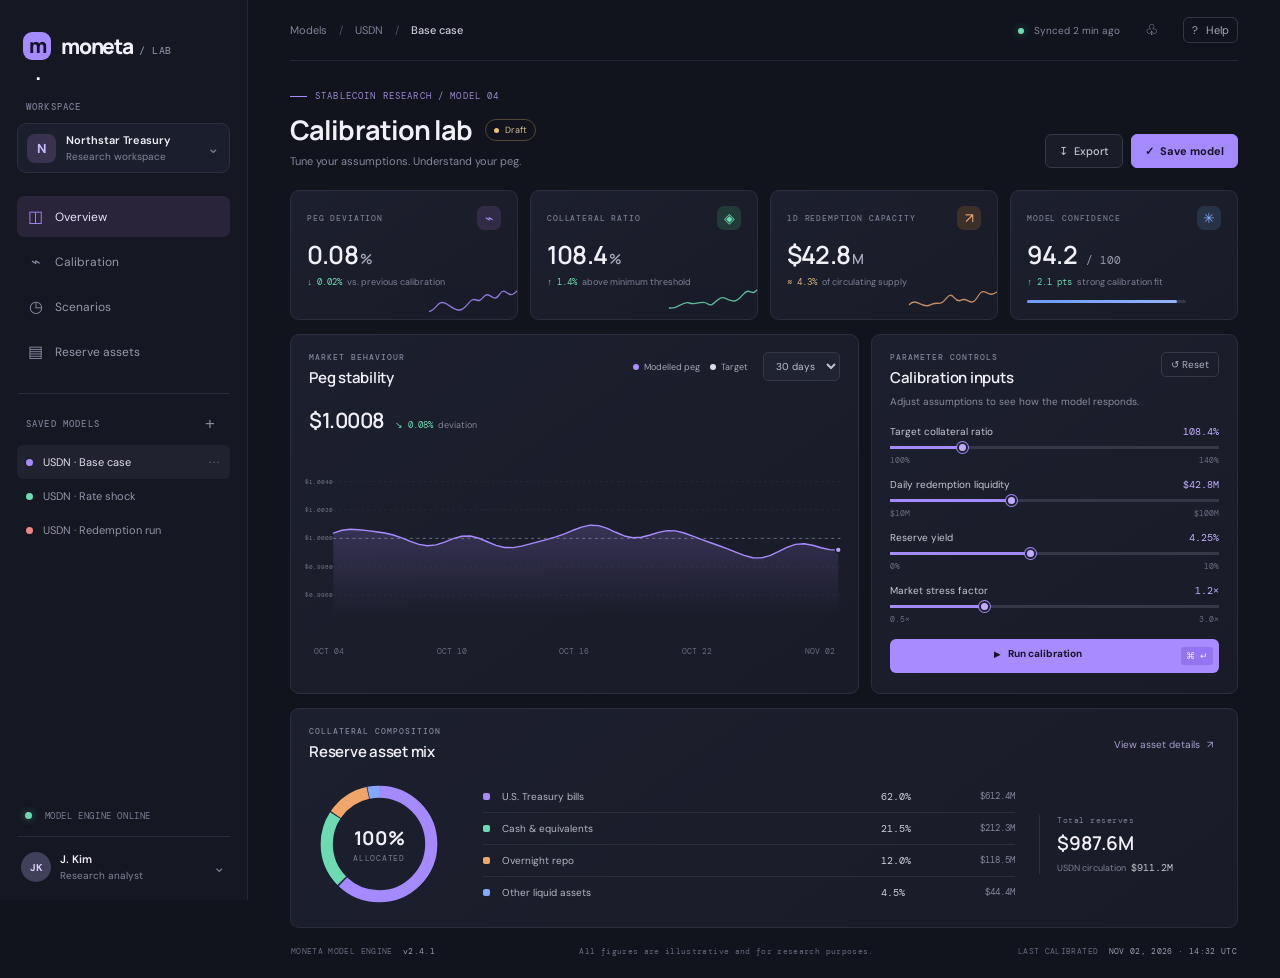
==== index.html @ 8116f31b "Add files via upload first uploads" ====
<!doctype html>
<html lang="en">
<head>
  <meta charset="utf-8"><meta name="viewport" content="width=device-width,initial-scale=1">
  <meta name="theme-color" content="#11131d"><meta name="description" content="Stablecoin calibration and scenario modelling workspace.">
  <title>Moneta — Calibration Lab</title>
  <link rel="preconnect" href="https://fonts.googleapis.com"><link rel="preconnect" href="https://fonts.gstatic.com" crossorigin>
  <link href="https://fonts.googleapis.com/css2?family=DM+Mono:wght@400;500&family=DM+Sans:wght@400;500;600;700&family=Manrope:wght@400;500;600;700;800&display=swap" rel="stylesheet">
  <link rel="stylesheet" href="styles.css">
</head>
<body><div class="app-shell">
  <aside class="sidebar">
    <a class="brand" href="#"><span class="brand-mark">m<span>.</span></span><span>moneta<span class="brand-lab"> / LAB</span></span></a>
    <div class="workspace-label">WORKSPACE</div><button class="workspace-switch"><span class="workspace-icon">N</span><span><b>Northstar Treasury</b><small>Research workspace</small></span><span class="chevron">⌄</span></button>
    <nav class="main-nav"><a class="nav-item active" href="#overview"><span>◫</span>Overview</a><a class="nav-item" href="#calibration"><span>⌁</span>Calibration</a><a class="nav-item" href="#scenarios"><span>◷</span>Scenarios</a><a class="nav-item" href="#reserves"><span>▤</span>Reserve assets</a></nav>
    <div class="sidebar-rule"></div><div class="workspace-label">SAVED MODELS <button class="tiny-plus" aria-label="Add model">+</button></div>
    <a class="saved-model selected" href="#"><i class="model-dot purple"></i>USDN · Base case <span class="model-menu">···</span></a><a class="saved-model" href="#"><i class="model-dot mint"></i>USDN · Rate shock</a><a class="saved-model" href="#"><i class="model-dot coral"></i>USDN · Redemption run</a>
    <div class="sidebar-bottom"><div class="live-status"><i></i> MODEL ENGINE ONLINE</div><button class="profile"><span class="avatar">JK</span><span><b>J. Kim</b><small>Research analyst</small></span><span class="chevron">⌄</span></button></div>
  </aside>
  <main class="main-content" id="overview">
    <header class="topbar"><div class="breadcrumb">Models <span>/</span> USDN <span>/</span> <b>Base case</b></div><div class="top-actions"><span class="updated"><i class="pulse"></i> Synced 2 min ago</span><button class="icon-button" aria-label="Notifications">♧</button><button class="help-button">? <span>Help</span></button></div></header>
    <section class="page-heading"><div><div class="eyebrow"><i></i> STABLECOIN RESEARCH / MODEL 04</div><div class="title-line"><h1>Calibration lab</h1><span class="draft-badge"><i></i> Draft</span></div><p class="subtitle">Tune your assumptions. Understand your peg.</p></div><div class="heading-actions"><button class="button button-quiet" id="exportBtn">↧ &nbsp;Export</button><button class="button button-primary" id="saveBtn">✓ &nbsp;Save model</button></div></section>
    <section class="metric-grid">
      <article class="metric-card"><div class="metric-top"><span class="metric-label">PEG DEVIATION</span><span class="metric-icon icon-purple">⌁</span></div><div class="metric-value" id="pegDeviation">0.08<span>%</span></div><div class="metric-foot"><b class="positive">↓ 0.02%</b> vs. previous calibration</div><div class="sparkline purple-spark"><svg viewBox="0 0 120 34" preserveAspectRatio="none"><path d="M0 26 C10 25 12 12 24 18 S42 29 53 18 65 20 74 11 87 19 96 8 108 16 120 4"/></svg></div></article>
      <article class="metric-card"><div class="metric-top"><span class="metric-label">COLLATERAL RATIO</span><span class="metric-icon icon-mint">◈</span></div><div class="metric-value" id="collateralRatio">108.4<span>%</span></div><div class="metric-foot"><b class="positive">↑ 1.4%</b> above minimum threshold</div><div class="sparkline mint-spark"><svg viewBox="0 0 120 34" preserveAspectRatio="none"><path d="M0 22 C12 25 18 14 28 17 S45 13 53 18 66 8 77 12 91 17 101 8 112 11 120 3"/></svg></div></article>
      <article class="metric-card"><div class="metric-top"><span class="metric-label">1D REDEMPTION CAPACITY</span><span class="metric-icon icon-orange">↗</span></div><div class="metric-value" id="redemptionCapacity">$42.8<span>M</span></div><div class="metric-foot"><b class="neutral">≈ 4.3%</b> of circulating supply</div><div class="sparkline orange-spark"><svg viewBox="0 0 120 34" preserveAspectRatio="none"><path d="M0 19 C10 10 18 24 29 19 S41 22 51 12 61 18 71 14 84 23 94 10 107 14 120 5"/></svg></div></article>
      <article class="metric-card"><div class="metric-top"><span class="metric-label">MODEL CONFIDENCE</span><span class="metric-icon icon-blue">✳</span></div><div class="metric-value" id="modelConfidence">94.2<span class="small-unit"> / 100</span></div><div class="metric-foot"><b class="positive">↑ 2.1 pts</b> strong calibration fit</div><div class="confidence-bar"><i></i></div></article>
    </section>
    <div class="content-grid">
      <section class="panel chart-panel" id="scenarios"><div class="panel-heading"><div><div class="panel-kicker">MARKET BEHAVIOUR</div><h2>Peg stability</h2></div><div class="chart-controls"><div class="legend"><i class="legend-dot violet-dot"></i>Modelled peg <i class="legend-dot white-dot"></i>Target</div><select id="rangeSelect" aria-label="Chart time range"><option value="7">7 days</option><option value="30" selected>30 days</option><option value="90">90 days</option></select></div></div><div class="chart-summary"><strong id="chartCurrent">$1.0008</strong><span class="chart-change">↘ 0.08% <span>deviation</span></span></div><div class="chart-wrap"><svg id="pegChart" viewBox="0 0 760 250" role="img" aria-label="Modelled stablecoin peg over time"></svg></div><div class="chart-axis"><span>OCT 04</span><span>OCT 10</span><span>OCT 16</span><span>OCT 22</span><span>NOV 02</span></div></section>
      <section class="panel calibration-panel" id="calibration"><div class="panel-heading"><div><div class="panel-kicker">PARAMETER CONTROLS</div><h2>Calibration inputs</h2></div><button class="reset-button" id="resetBtn">↺ Reset</button></div><p class="panel-description">Adjust assumptions to see how the model responds.</p>
        <div class="input-group"><div class="input-heading"><label for="collateralInput">Target collateral ratio</label><span class="input-value" id="collateralDisplay">108.4%</span></div><input id="collateralInput" type="range" min="100" max="140" step="0.1" value="108.4"><div class="range-labels"><span>100%</span><span>140%</span></div></div>
        <div class="input-group"><div class="input-heading"><label for="liquidityInput">Daily redemption liquidity</label><span class="input-value" id="liquidityDisplay">$42.8M</span></div><input id="liquidityInput" type="range" min="10" max="100" step="0.1" value="42.8"><div class="range-labels"><span>$10M</span><span>$100M</span></div></div>
        <div class="input-group"><div class="input-heading"><label for="rateInput">Reserve yield</label><span class="input-value" id="rateDisplay">4.25%</span></div><input id="rateInput" type="range" min="0" max="10" step="0.05" value="4.25"><div class="range-labels"><span>0%</span><span>10%</span></div></div>
        <div class="input-group last-group"><div class="input-heading"><label for="shockInput">Market stress factor</label><span class="input-value" id="shockDisplay">1.2×</span></div><input id="shockInput" type="range" min="0.5" max="3" step="0.1" value="1.2"><div class="range-labels"><span>0.5×</span><span>3.0×</span></div></div>
        <button class="run-button" id="runBtn"><span>▶</span> Run calibration <kbd>⌘ ↵</kbd></button>
      </section>
    </div>
    <section class="panel reserve-panel" id="reserves"><div class="panel-heading reserve-heading"><div><div class="panel-kicker">COLLATERAL COMPOSITION</div><h2>Reserve asset mix</h2></div><button class="text-link" id="assetDetails">View asset details <span>↗</span></button></div><div class="reserve-content"><div class="donut-wrap"><svg viewBox="0 0 150 150" class="donut" aria-label="Reserve asset allocation"><circle class="donut-track" cx="75" cy="75" r="56"/><circle class="donut-segment us-treasury" cx="75" cy="75" r="56"/><circle class="donut-segment cash" cx="75" cy="75" r="56"/><circle class="donut-segment repo" cx="75" cy="75" r="56"/><circle class="donut-segment other" cx="75" cy="75" r="56"/></svg><div class="donut-center"><strong>100%</strong><span>ALLOCATED</span></div></div><div class="asset-list"><div class="asset-row"><i class="asset-color c-violet"></i><span class="asset-name">U.S. Treasury bills</span><span class="asset-amount">62.0%</span><span class="asset-value">$612.4M</span></div><div class="asset-row"><i class="asset-color c-mint"></i><span class="asset-name">Cash &amp; equivalents</span><span class="asset-amount">21.5%</span><span class="asset-value">$212.3M</span></div><div class="asset-row"><i class="asset-color c-orange"></i><span class="asset-name">Overnight repo</span><span class="asset-amount">12.0%</span><span class="asset-value">$118.5M</span></div><div class="asset-row"><i class="asset-color c-blue"></i><span class="asset-name">Other liquid assets</span><span class="asset-amount">4.5%</span><span class="asset-value">$44.4M</span></div></div><div class="reserve-total"><span>Total reserves</span><strong>$987.6M</strong><small>USDN circulation <b>$911.2M</b></small></div></div></section>
    <footer><span>MONETA MODEL ENGINE <b>v2.4.1</b></span><span>All figures are illustrative and for research purposes.</span><span>LAST CALIBRATED <b id="lastCalibrated">NOV 02, 2026 · 14:32 UTC</b></span></footer>
  </main>
</div><div class="toast" id="toast" role="status" aria-live="polite"></div><script src="app.js"></script></body></html>
---- styles.css ----
:root{--bg:#11131d;--panel:#191c29;--panel2:#1d2030;--line:#292c3b;--text:#f1f0f7;--muted:#83869b;--faint:#5b5f73;--purple:#a88bff;--mint:#6cdbb1;--orange:#f2ad75;--blue:#80a9ff;--font:'DM Sans',sans-serif;--display:'Manrope',sans-serif;--mono:'DM Mono',monospace}*{box-sizing:border-box}html{scroll-behavior:smooth}body{margin:0;background:var(--bg);color:var(--text);font-family:var(--font);font-size:13px}.app-shell{min-height:100vh}.sidebar{position:fixed;inset:0 auto 0 0;width:248px;padding:25px 17px 16px;background:#151722;border-right:1px solid #252735;display:flex;flex-direction:column;z-index:2}.brand{height:42px;display:flex;align-items:center;gap:10px;color:#f1eff7;text-decoration:none;font:800 21px var(--display);letter-spacing:-1.2px;margin:0 0 34px 6px}.brand-mark{width:28px;height:28px;background:#a68aff;border-radius:9px;color:#161322;display:grid;place-items:center;font:800 20px var(--display);letter-spacing:-2px}.brand-mark span{color:#fff}.brand-lab{font:500 10px var(--mono);color:#85889d;letter-spacing:.5px}.workspace-label,.panel-kicker,.metric-label{font:500 9px var(--mono);letter-spacing:1.15px;color:#777b91}.workspace-label{display:flex;align-items:center;justify-content:space-between;padding:0 9px;margin-bottom:10px}.workspace-switch,.profile{border:1px solid #2b2e3e;background:#1b1e2c;color:var(--text);width:100%;display:flex;align-items:center;text-align:left;padding:9px;border-radius:9px;gap:10px;font:inherit}.workspace-switch b,.profile b{font-size:11px;font-weight:600;display:block}.workspace-switch small,.profile small{display:block;color:var(--muted);font-size:10px;margin-top:3px}.workspace-icon,.avatar{width:29px;height:29px;border-radius:8px;background:#39334f;color:#c8baff;display:grid;place-items:center;font-weight:700}.chevron{margin-left:auto;color:#7b7e91;font-size:15px}.main-nav{margin:23px 0 17px;display:grid;gap:4px}.nav-item{color:#9699ab;text-decoration:none;padding:10px 11px;border-radius:7px;display:flex;align-items:center;gap:12px;font-size:12px}.nav-item span{font-size:16px;width:15px;text-align:center;color:#898da3}.nav-item.active{color:#e8e3ff;background:#29243a}.nav-item.active span{color:var(--purple)}.sidebar-rule{height:1px;background:#2a2c3b;margin:4px 1px 19px}.tiny-plus{border:0;background:none;color:#8b8da0;font-size:17px;cursor:pointer}.saved-model{height:34px;display:flex;align-items:center;gap:10px;padding:0 9px;color:#9295a8;text-decoration:none;font-size:11px;border-radius:6px}.saved-model.selected{background:#202230;color:#e1deef}.model-dot,.live-status i,.pulse,.draft-badge i,.eyebrow i{width:7px;height:7px;border-radius:50%;display:inline-block}.purple{background:var(--purple)}.mint{background:var(--mint)}.coral{background:#ee8a86}.model-menu{margin-left:auto;color:#7f8297;letter-spacing:2px}.sidebar-bottom{margin-top:auto}.live-status{font:9px var(--mono);letter-spacing:.6px;color:#787c91;padding:0 8px 14px}.live-status i,.pulse{background:var(--mint);box-shadow:0 0 8px #6cdbb177;margin-right:7px}.profile{background:transparent;border:0;border-top:1px solid #2a2c3b;border-radius:0;padding:15px 4px 2px;gap:9px}.avatar{background:#41405a;color:#d8cdff;border-radius:50%;width:30px;height:30px;font-size:10px}.main-content{margin-left:248px;padding:0 42px 22px;max-width:1650px}.topbar{height:61px;border-bottom:1px solid #252735;display:flex;align-items:center;justify-content:space-between}.breadcrumb{font-size:11px;color:#7f8296}.breadcrumb span{color:#4c5061;padding:0 9px}.breadcrumb b{color:#cccbd8;font-weight:500}.top-actions{display:flex;align-items:center;gap:19px}.updated{font-size:10px;color:#85899c}.updated .pulse{width:6px;height:6px}.icon-button,.help-button{background:transparent;border:0;color:#a6a8b8;font-size:15px;position:relative}.help-button{border:1px solid #343746;border-radius:6px;padding:5px 8px;font:11px var(--font)}.help-button span{margin-left:5px}.page-heading{display:flex;align-items:flex-end;justify-content:space-between;padding:29px 0 22px}.eyebrow{font:9px var(--mono);letter-spacing:1.15px;color:#9a8ad0;display:flex;align-items:center;gap:8px}.eyebrow i{width:17px;height:1px;border-radius:0;background:var(--purple)}.title-line{display:flex;align-items:center;gap:12px;margin-top:9px}h1{font:700 27px var(--display);letter-spacing:-.9px;margin:0}.draft-badge{font-size:9px;color:#d5bd91;border:1px solid #544735;border-radius:20px;padding:4px 8px}.draft-badge i{width:5px;height:5px;background:#efbe76;margin-right:4px}.subtitle{color:#85889b;margin:6px 0 0;font-size:11px}.heading-actions{display:flex;gap:8px}.button{height:34px;border:1px solid #343746;border-radius:6px;background:#1a1c28;color:#c3c3d1;padding:0 13px;font:500 11px var(--font);cursor:pointer}.button-primary{background:#a58aff;color:#171421;border-color:#a58aff;font-weight:700}.button:hover,.reset-button:hover{filter:brightness(1.15)}.metric-grid{display:grid;grid-template-columns:repeat(4,minmax(0,1fr));gap:12px}.metric-card,.panel{border:1px solid #2b2e3e;border-radius:9px;background:linear-gradient(145deg,#1c1f2d,#191b28);position:relative;overflow:hidden}.metric-card{min-height:130px;padding:15px 16px}.metric-top{display:flex;align-items:center;justify-content:space-between}.metric-label{font-size:8px;letter-spacing:.85px}.metric-icon{width:24px;height:24px;border-radius:7px;display:grid;place-items:center;font-size:14px}.icon-purple{color:var(--purple);background:#322b46}.icon-mint{color:var(--mint);background:#223b38}.icon-orange{color:var(--orange);background:#3d302a}.icon-blue{color:var(--blue);background:#273247}.metric-value{font:600 25px var(--display);letter-spacing:-.8px;margin-top:7px}.metric-value>span{font-size:14px;color:#aaaabd;margin-left:2px}.metric-value .small-unit{font:11px var(--mono);letter-spacing:0;color:#999caf}.metric-foot{font-size:9px;color:#7e8296;margin-top:4px}.metric-foot b{font:9px var(--mono);margin-right:3px}.positive{color:#6fdbb3}.neutral{color:#d2b17d}.sparkline{position:absolute;width:88px;height:32px;right:0;bottom:0;opacity:.83}.sparkline svg{width:100%;height:100%;overflow:visible}.sparkline path{fill:none;stroke-width:1.5}.purple-spark path{stroke:#aa8dff}.mint-spark path{stroke:#6cdbb1}.orange-spark path{stroke:#eaa36d}.confidence-bar{height:3px;background:#343646;margin-top:12px;border-radius:4px;width:82%}.confidence-bar i{display:block;height:100%;width:94%;background:linear-gradient(90deg,#6f9bff,#91b4ff);border-radius:4px}.content-grid{display:grid;grid-template-columns:minmax(0,1.55fr) minmax(355px,1fr);gap:12px;margin-top:14px}.panel{padding:17px 18px}.chart-panel,.calibration-panel{min-height:360px}.panel-heading{display:flex;justify-content:space-between;align-items:flex-start}.panel-kicker{font-size:8px;letter-spacing:1px;color:#81859a}h2{font:600 15px var(--display);letter-spacing:-.25px;margin:5px 0 0}.chart-controls{display:flex;align-items:center;gap:15px}.legend{font-size:9px;color:#a4a6b8;white-space:nowrap}.legend-dot{display:inline-block;width:6px;height:6px;border-radius:50%;margin:0 5px 0 8px}.violet-dot{background:#ab90ff}.white-dot{background:#dddde8}.chart-controls select{background:#202331;border:1px solid #343747;border-radius:5px;color:#c0c2d0;padding:6px 8px;font:10px var(--font)}.chart-summary{display:flex;align-items:baseline;gap:10px;margin-top:18px}.chart-summary strong{font:600 21px var(--display);letter-spacing:-.5px}.chart-change{font:9px var(--mono);color:#6edab2}.chart-change span{font:9px var(--font);color:#818497}.chart-wrap{height:205px;margin:4px -4px 0}.chart-wrap svg{width:100%;height:100%;overflow:visible}.chart-axis{display:flex;justify-content:space-between;padding:0 5px;color:#666a7e;font:8px var(--mono);margin-top:3px}.grid-line{stroke:#2c2f3d;stroke-width:1;stroke-dasharray:3 5}.target-line{stroke:#dddde5;stroke-width:1;stroke-dasharray:4 5;opacity:.55}.peg-line{stroke:#a88bff;stroke-width:2;fill:none;stroke-linecap:round;stroke-linejoin:round}.peg-area{fill:url(#areaFill)}.chart-label{fill:#73778b;font:9px 'DM Mono',monospace}.panel-description{color:#898c9e;font-size:10px;margin:7px 0 17px}.reset-button{background:transparent;border:1px solid #353847;border-radius:5px;color:#aeb0c0;padding:5px 9px;font:10px var(--font);cursor:pointer}.input-group{margin:0 0 13px}.input-heading{display:flex;justify-content:space-between;align-items:center;margin-bottom:8px}.input-heading label{font-size:10px;color:#c8c8d4}.input-value{font:10px var(--mono);color:#c2afff}input[type=range]{width:100%;height:3px;appearance:none;background:linear-gradient(90deg,#a48aff var(--fill,50%),#363848 var(--fill,50%));display:block;margin:0;cursor:pointer}input[type=range]::-webkit-slider-thumb{appearance:none;width:11px;height:11px;background:#c0adff;border:2px solid #242131;border-radius:50%;box-shadow:0 0 0 1px #a48aff}input[type=range]::-moz-range-thumb{width:8px;height:8px;background:#c0adff;border:2px solid #242131;border-radius:50%;box-shadow:0 0 0 1px #a48aff}.range-labels{display:flex;justify-content:space-between;color:#696d80;font:8px var(--mono);margin-top:6px}.last-group{margin-bottom:15px}.run-button{width:100%;height:34px;border:0;border-radius:6px;background:#a78bff;color:#181522;font:700 10px var(--font);cursor:pointer}.run-button>span{font-size:8px;margin-right:6px}.run-button kbd{float:right;background:#9275ef;color:#f2edff;border-radius:3px;padding:3px 5px;font:9px var(--mono)}.reserve-panel{margin-top:14px;padding-bottom:13px}.reserve-heading{align-items:center}.text-link{border:0;background:none;color:#aaa0d0;font:10px var(--font);cursor:pointer}.text-link span{margin-left:4px}.reserve-content{display:grid;grid-template-columns:150px 1fr 180px;gap:24px;align-items:center;margin-top:12px}.donut-wrap{position:relative;width:140px;height:140px}.donut{width:100%;height:100%;transform:rotate(-90deg)}.donut circle{fill:none;stroke-width:13}.donut-track{stroke:#2a2d3b}.donut-segment{stroke-dasharray:0 352;stroke-dashoffset:0;stroke-linecap:butt}.us-treasury{stroke:#a58aff;stroke-dasharray:218.2 352;stroke-dashoffset:0}.cash{stroke:#6cdbb1;stroke-dasharray:75.7 352;stroke-dashoffset:-220}.repo{stroke:#f0a56b;stroke-dasharray:42.2 352;stroke-dashoffset:-297}.other{stroke:#80a9ff;stroke-dasharray:15.8 352;stroke-dashoffset:-340}.donut-center{position:absolute;inset:0;display:flex;flex-direction:column;justify-content:center;align-items:center;pointer-events:none}.donut-center strong{font:700 19px var(--display)}.donut-center span{font:8px var(--mono);letter-spacing:.7px;color:#777b90;margin-top:2px}.asset-list{display:grid}.asset-row{display:grid;grid-template-columns:10px 1fr 55px 70px;align-items:center;gap:9px;border-bottom:1px solid #2a2d3a;padding:9px 0;font-size:10px}.asset-row:last-child{border:0}.asset-color{width:7px;height:7px;border-radius:2px}.c-violet{background:#a58aff}.c-mint{background:#6cdbb1}.c-orange{background:#f0a56b}.c-blue{background:#80a9ff}.asset-name{color:#b6b7c5}.asset-amount{font:10px var(--mono);color:#d0cfdb}.asset-value{text-align:right;color:#828699;font:9px var(--mono)}.reserve-total{border-left:1px solid #2d3040;padding-left:17px;display:flex;flex-direction:column;gap:5px}.reserve-total>span{font:8px var(--mono);letter-spacing:.5px;color:#7d8195}.reserve-total strong{font:600 19px var(--display)}.reserve-total small{color:#7f8296;font-size:9px}.reserve-total small b{color:#c5c4d1;font:10px var(--mono);margin-left:3px}footer{display:flex;justify-content:space-between;align-items:center;color:#666a7e;font:8px var(--mono);letter-spacing:.35px;padding:18px 1px 0}footer b{font-weight:400;color:#999caf;margin-left:5px}.toast{position:fixed;right:24px;bottom:24px;background:#26293a;border:1px solid #44465b;color:#ebe8f5;padding:11px 16px;border-radius:7px;box-shadow:0 8px 30px #0005;opacity:0;transform:translateY(8px);transition:.2s;pointer-events:none;font-size:11px;z-index:5}.toast.show{opacity:1;transform:none}
@media(max-width:1100px){.main-content{padding:0 24px 20px}.sidebar{width:220px}.main-content{margin-left:220px}.content-grid{grid-template-columns:1fr}.calibration-panel{min-height:unset}.reserve-content{grid-template-columns:130px 1fr 150px;gap:14px}.metric-grid{grid-template-columns:repeat(2,1fr)}}@media(max-width:700px){.sidebar{position:static;width:auto;height:auto;padding:12px 16px;border-right:0;border-bottom:1px solid var(--line)}.brand{margin:0;height:34px}.workspace-label,.workspace-switch,.main-nav,.sidebar-rule,.saved-model,.sidebar-bottom{display:none}.main-content{margin:0;padding:0 15px 20px}.topbar{height:49px}.updated{display:none}.page-heading{align-items:flex-start;gap:12px;flex-direction:column;padding:22px 0 18px}.heading-actions{align-self:stretch}.heading-actions .button{flex:1}.metric-grid{gap:8px}.metric-card{padding:12px;min-height:121px}.metric-value{font-size:22px}.metric-label{font-size:7px}.content-grid{margin-top:10px;gap:10px}.panel{padding:14px}.chart-panel{min-height:325px}.chart-controls{gap:6px;flex-direction:column;align-items:flex-end}.legend{font-size:8px}.chart-wrap{height:185px}.reserve-content{grid-template-columns:100px 1fr;gap:12px}.donut-wrap{width:100px;height:100px}.asset-row{grid-template-columns:8px 1fr 42px;gap:6px}.asset-value{display:none}.reserve-total{grid-column:1/-1;border-left:0;border-top:1px solid var(--line);padding:10px 0 0;display:grid;grid-template-columns:1fr auto;align-items:center}.reserve-total small{grid-column:1/-1}footer{gap:8px;flex-wrap:wrap}footer span:nth-child(2){order:3;width:100%}}
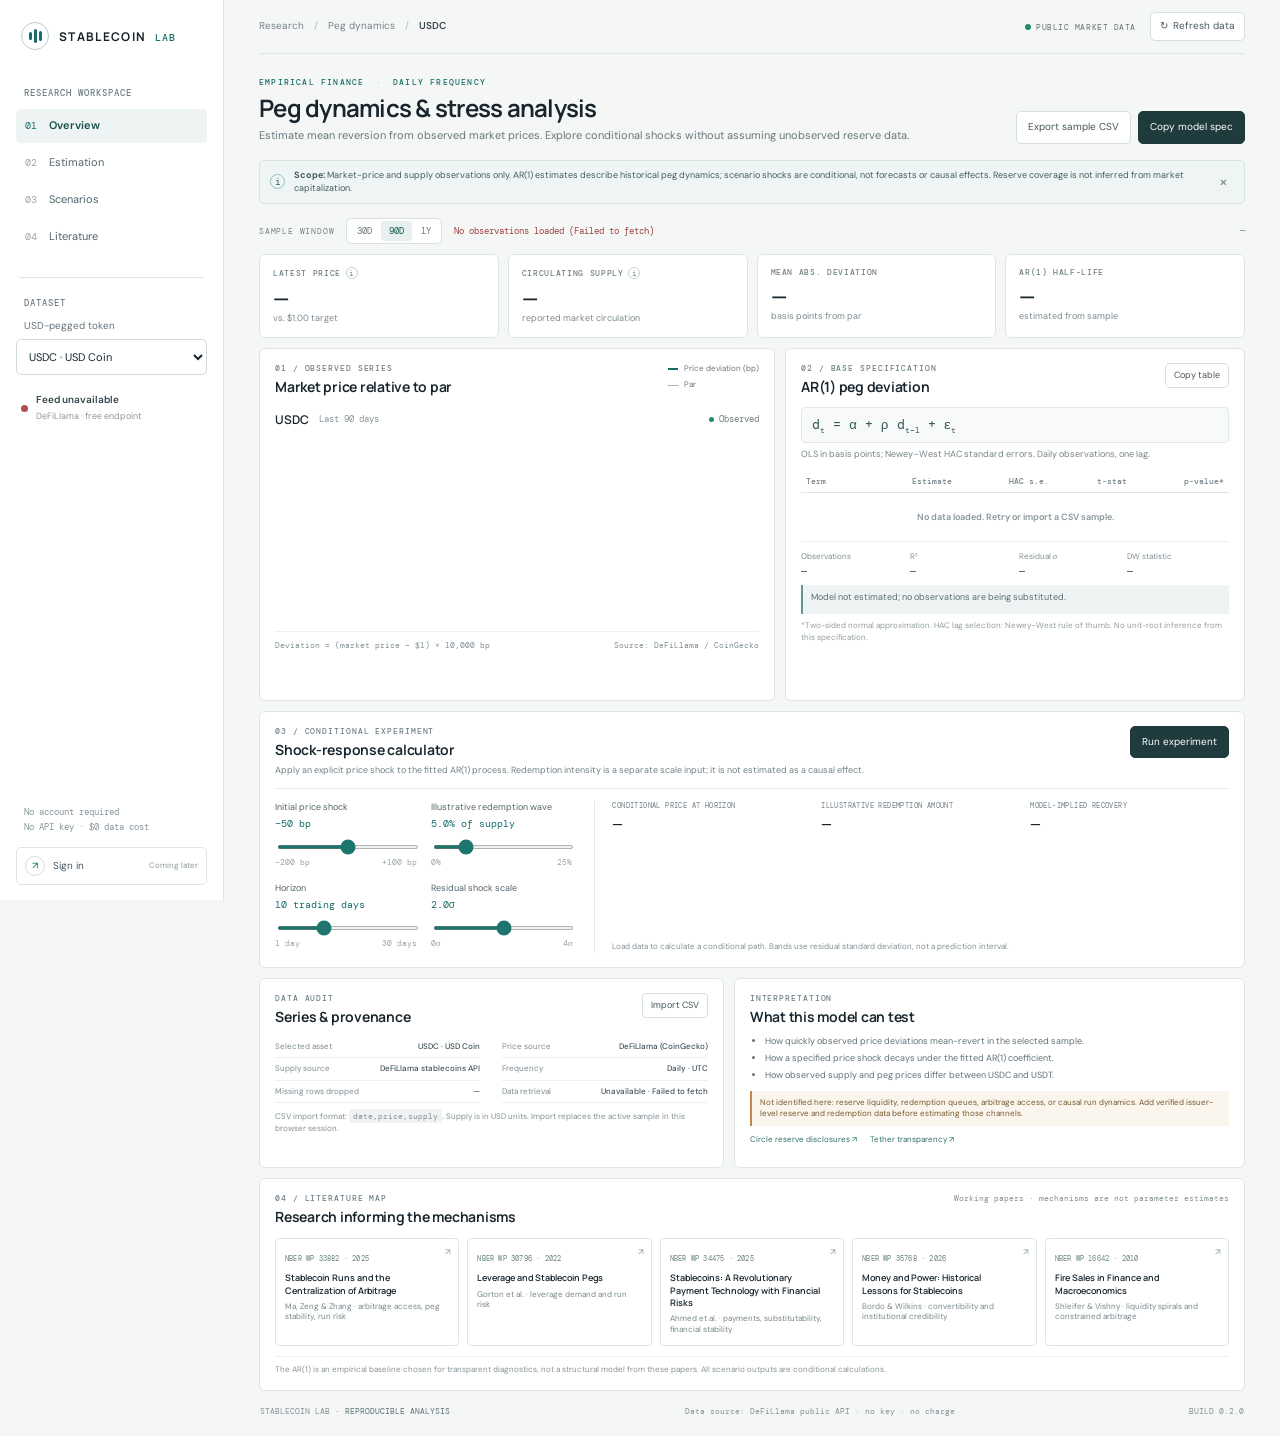
==== commit 778e3673: "Add files via upload second modification - for testing" ====
--- a/index.html
+++ b/index.html
@@ -2,41 +2,57 @@
 <html lang="en">
 <head>
   <meta charset="utf-8"><meta name="viewport" content="width=device-width,initial-scale=1">
-  <meta name="theme-color" content="#11131d"><meta name="description" content="Stablecoin calibration and scenario modelling workspace.">
-  <title>Moneta — Calibration Lab</title>
+  <meta name="theme-color" content="#f7f8fa"><meta name="description" content="Empirical stablecoin peg diagnostics and scenario analysis.">
+  <title>Stablecoin Lab — Empirical Research</title>
   <link rel="preconnect" href="https://fonts.googleapis.com"><link rel="preconnect" href="https://fonts.gstatic.com" crossorigin>
   <link href="https://fonts.googleapis.com/css2?family=DM+Mono:wght@400;500&family=DM+Sans:wght@400;500;600;700&family=Manrope:wght@400;500;600;700;800&display=swap" rel="stylesheet">
   <link rel="stylesheet" href="styles.css">
 </head>
-<body><div class="app-shell">
-  <aside class="sidebar">
-    <a class="brand" href="#"><span class="brand-mark">m<span>.</span></span><span>moneta<span class="brand-lab"> / LAB</span></span></a>
-    <div class="workspace-label">WORKSPACE</div><button class="workspace-switch"><span class="workspace-icon">N</span><span><b>Northstar Treasury</b><small>Research workspace</small></span><span class="chevron">⌄</span></button>
-    <nav class="main-nav"><a class="nav-item active" href="#overview"><span>◫</span>Overview</a><a class="nav-item" href="#calibration"><span>⌁</span>Calibration</a><a class="nav-item" href="#scenarios"><span>◷</span>Scenarios</a><a class="nav-item" href="#reserves"><span>▤</span>Reserve assets</a></nav>
-    <div class="sidebar-rule"></div><div class="workspace-label">SAVED MODELS <button class="tiny-plus" aria-label="Add model">+</button></div>
-    <a class="saved-model selected" href="#"><i class="model-dot purple"></i>USDN · Base case <span class="model-menu">···</span></a><a class="saved-model" href="#"><i class="model-dot mint"></i>USDN · Rate shock</a><a class="saved-model" href="#"><i class="model-dot coral"></i>USDN · Redemption run</a>
-    <div class="sidebar-bottom"><div class="live-status"><i></i> MODEL ENGINE ONLINE</div><button class="profile"><span class="avatar">JK</span><span><b>J. Kim</b><small>Research analyst</small></span><span class="chevron">⌄</span></button></div>
+<body>
+<div class="layout">
+  <aside class="rail">
+    <a class="wordmark" href="#overview" aria-label="Stablecoin Lab home"><span class="mark"><i></i><i></i><i></i></span><span>STABLECOIN <small>LAB</small></span></a>
+    <div class="rail-caption">RESEARCH WORKSPACE</div>
+    <nav class="nav"><a class="nav-link active" href="#overview"><span>01</span> Overview</a><a class="nav-link" href="#specification"><span>02</span> Estimation</a><a class="nav-link" href="#stress"><span>03</span> Scenarios</a><a class="nav-link" href="#sources"><span>04</span> Literature</a></nav>
+    <div class="rail-divider"></div>
+    <div class="rail-caption">DATASET</div>
+    <label class="select-label" for="assetSelect">USD-pegged token</label><select class="asset-select" id="assetSelect"><option value="USDC">USDC · USD Coin</option><option value="USDT">USDT · Tether</option></select>
+    <div class="data-source-note"><span class="source-live" id="liveDot"></span><span><b id="sourceStatus">Connecting to public feed</b><small>DeFiLlama · free endpoint</small></span></div>
+    <div class="rail-bottom"><div class="privacy-note">No account required<br>No API key · $0 data cost</div><button class="login-button" id="loginBtn"><span class="user-glyph">↗</span> Sign in <small>Coming later</small></button></div>
   </aside>
-  <main class="main-content" id="overview">
-    <header class="topbar"><div class="breadcrumb">Models <span>/</span> USDN <span>/</span> <b>Base case</b></div><div class="top-actions"><span class="updated"><i class="pulse"></i> Synced 2 min ago</span><button class="icon-button" aria-label="Notifications">♧</button><button class="help-button">? <span>Help</span></button></div></header>
-    <section class="page-heading"><div><div class="eyebrow"><i></i> STABLECOIN RESEARCH / MODEL 04</div><div class="title-line"><h1>Calibration lab</h1><span class="draft-badge"><i></i> Draft</span></div><p class="subtitle">Tune your assumptions. Understand your peg.</p></div><div class="heading-actions"><button class="button button-quiet" id="exportBtn">↧ &nbsp;Export</button><button class="button button-primary" id="saveBtn">✓ &nbsp;Save model</button></div></section>
-    <section class="metric-grid">
-      <article class="metric-card"><div class="metric-top"><span class="metric-label">PEG DEVIATION</span><span class="metric-icon icon-purple">⌁</span></div><div class="metric-value" id="pegDeviation">0.08<span>%</span></div><div class="metric-foot"><b class="positive">↓ 0.02%</b> vs. previous calibration</div><div class="sparkline purple-spark"><svg viewBox="0 0 120 34" preserveAspectRatio="none"><path d="M0 26 C10 25 12 12 24 18 S42 29 53 18 65 20 74 11 87 19 96 8 108 16 120 4"/></svg></div></article>
-      <article class="metric-card"><div class="metric-top"><span class="metric-label">COLLATERAL RATIO</span><span class="metric-icon icon-mint">◈</span></div><div class="metric-value" id="collateralRatio">108.4<span>%</span></div><div class="metric-foot"><b class="positive">↑ 1.4%</b> above minimum threshold</div><div class="sparkline mint-spark"><svg viewBox="0 0 120 34" preserveAspectRatio="none"><path d="M0 22 C12 25 18 14 28 17 S45 13 53 18 66 8 77 12 91 17 101 8 112 11 120 3"/></svg></div></article>
-      <article class="metric-card"><div class="metric-top"><span class="metric-label">1D REDEMPTION CAPACITY</span><span class="metric-icon icon-orange">↗</span></div><div class="metric-value" id="redemptionCapacity">$42.8<span>M</span></div><div class="metric-foot"><b class="neutral">≈ 4.3%</b> of circulating supply</div><div class="sparkline orange-spark"><svg viewBox="0 0 120 34" preserveAspectRatio="none"><path d="M0 19 C10 10 18 24 29 19 S41 22 51 12 61 18 71 14 84 23 94 10 107 14 120 5"/></svg></div></article>
-      <article class="metric-card"><div class="metric-top"><span class="metric-label">MODEL CONFIDENCE</span><span class="metric-icon icon-blue">✳</span></div><div class="metric-value" id="modelConfidence">94.2<span class="small-unit"> / 100</span></div><div class="metric-foot"><b class="positive">↑ 2.1 pts</b> strong calibration fit</div><div class="confidence-bar"><i></i></div></article>
+  <main class="workspace" id="overview">
+    <header class="topbar"><div class="crumb">Research <span>/</span> Peg dynamics <span>/</span> <b id="assetCrumb">USDC</b></div><div class="topbar-right"><span class="dataset-badge"><i></i> PUBLIC MARKET DATA</span><button class="top-button" id="refreshBtn">↻ <span>Refresh data</span></button></div></header>
+    <section class="page-head"><div><div class="kicker">EMPIRICAL FINANCE <span>·</span> DAILY FREQUENCY</div><h1>Peg dynamics &amp; stress analysis</h1><p class="intro">Estimate mean reversion from observed market prices. Explore conditional shocks without assuming unobserved reserve data.</p></div><div class="page-actions"><button class="outline-button" id="exportBtn">Export sample CSV</button><button class="dark-button" id="specBtn">Copy model spec</button></div></section>
+    <div class="notice"><span class="notice-icon">i</span><span><b>Scope:</b> Market-price and supply observations only. AR(1) estimates describe historical peg dynamics; scenario shocks are conditional, not forecasts or causal effects. Reserve coverage is not inferred from market capitalization.</span><button id="noticeClose" aria-label="Dismiss scope note">×</button></div>
+    <div class="controls-row"><div class="control-label">SAMPLE WINDOW</div><div class="segmented" role="group" aria-label="Sample window"><button data-days="30">30D</button><button class="chosen" data-days="90">90D</button><button data-days="365">1Y</button></div><span class="sample-meta" id="sampleMeta">Fetching observations…</span><span class="asof" id="asOf">—</span></div>
+    <section class="metrics" aria-label="Descriptive statistics">
+      <article class="metric"><div class="metric-label">LATEST PRICE <span class="tip" title="Latest DeFiLlama market price observation">i</span></div><strong id="priceValue">—</strong><div class="metric-sub" id="priceDeviation">vs. $1.00 target</div></article>
+      <article class="metric"><div class="metric-label">CIRCULATING SUPPLY <span class="tip" title="Supply from DeFiLlama stablecoin data">i</span></div><strong id="supplyValue">—</strong><div class="metric-sub">reported market circulation</div></article>
+      <article class="metric"><div class="metric-label">MEAN ABS. DEVIATION</div><strong id="maeValue">—</strong><div class="metric-sub">basis points from par</div></article>
+      <article class="metric"><div class="metric-label">AR(1) HALF-LIFE</div><strong id="halfLifeValue">—</strong><div class="metric-sub" id="rhoSub">estimated from sample</div></article>
     </section>
-    <div class="content-grid">
-      <section class="panel chart-panel" id="scenarios"><div class="panel-heading"><div><div class="panel-kicker">MARKET BEHAVIOUR</div><h2>Peg stability</h2></div><div class="chart-controls"><div class="legend"><i class="legend-dot violet-dot"></i>Modelled peg <i class="legend-dot white-dot"></i>Target</div><select id="rangeSelect" aria-label="Chart time range"><option value="7">7 days</option><option value="30" selected>30 days</option><option value="90">90 days</option></select></div></div><div class="chart-summary"><strong id="chartCurrent">$1.0008</strong><span class="chart-change">↘ 0.08% <span>deviation</span></span></div><div class="chart-wrap"><svg id="pegChart" viewBox="0 0 760 250" role="img" aria-label="Modelled stablecoin peg over time"></svg></div><div class="chart-axis"><span>OCT 04</span><span>OCT 10</span><span>OCT 16</span><span>OCT 22</span><span>NOV 02</span></div></section>
-      <section class="panel calibration-panel" id="calibration"><div class="panel-heading"><div><div class="panel-kicker">PARAMETER CONTROLS</div><h2>Calibration inputs</h2></div><button class="reset-button" id="resetBtn">↺ Reset</button></div><p class="panel-description">Adjust assumptions to see how the model responds.</p>
-        <div class="input-group"><div class="input-heading"><label for="collateralInput">Target collateral ratio</label><span class="input-value" id="collateralDisplay">108.4%</span></div><input id="collateralInput" type="range" min="100" max="140" step="0.1" value="108.4"><div class="range-labels"><span>100%</span><span>140%</span></div></div>
-        <div class="input-group"><div class="input-heading"><label for="liquidityInput">Daily redemption liquidity</label><span class="input-value" id="liquidityDisplay">$42.8M</span></div><input id="liquidityInput" type="range" min="10" max="100" step="0.1" value="42.8"><div class="range-labels"><span>$10M</span><span>$100M</span></div></div>
-        <div class="input-group"><div class="input-heading"><label for="rateInput">Reserve yield</label><span class="input-value" id="rateDisplay">4.25%</span></div><input id="rateInput" type="range" min="0" max="10" step="0.05" value="4.25"><div class="range-labels"><span>0%</span><span>10%</span></div></div>
-        <div class="input-group last-group"><div class="input-heading"><label for="shockInput">Market stress factor</label><span class="input-value" id="shockDisplay">1.2×</span></div><input id="shockInput" type="range" min="0.5" max="3" step="0.1" value="1.2"><div class="range-labels"><span>0.5×</span><span>3.0×</span></div></div>
-        <button class="run-button" id="runBtn"><span>▶</span> Run calibration <kbd>⌘ ↵</kbd></button>
-      </section>
+    <div class="analysis-grid">
+      <section class="card chart-card"><div class="card-head"><div><div class="section-label">01 / OBSERVED SERIES</div><h2>Market price relative to par</h2></div><div class="chart-legend"><span><i class="legend-price"></i>Price deviation (bp)</span><span><i class="legend-par"></i>Par</span></div></div><div class="chart-statline"><strong id="chartAsset">USDC</strong><span id="chartRange">Last 90 days</span><span class="feed-label"><i></i> Observed</span></div><div class="chart-box"><svg id="priceChart" viewBox="0 0 900 300" role="img" aria-label="Observed stablecoin price deviations"></svg></div><div class="chart-foot"><span>Deviation = (market price − $1) × 10,000 bp</span><span>Source: DeFiLlama / CoinGecko</span></div></section>
+      <section class="card model-card" id="specification"><div class="card-head"><div><div class="section-label">02 / BASE SPECIFICATION</div><h2>AR(1) peg deviation</h2></div><button class="small-action" id="copyTableBtn">Copy table</button></div><div class="equation">d<sub>t</sub> = α + ρ d<sub>t−1</sub> + ε<sub>t</sub></div><p class="model-note">OLS in basis points; Newey–West HAC standard errors. Daily observations, one lag.</p><div class="table-wrap"><table><thead><tr><th>Term</th><th>Estimate</th><th>HAC s.e.</th><th>t-stat</th><th>p-value*</th></tr></thead><tbody id="coefRows"><tr><td colspan="5" class="empty-cell">Waiting for market observations</td></tr></tbody></table></div><div class="fit-grid"><div><span>Observations</span><b id="nObs">—</b></div><div><span>R²</span><b id="rSquared">—</b></div><div><span>Residual σ</span><b id="residSigma">—</b></div><div><span>DW statistic</span><b id="dwStat">—</b></div></div><div class="diagnostic" id="diagnostic">Model diagnostics will appear when the sample is loaded.</div><div class="footnote">*Two-sided normal approximation. HAC lag selection: Newey–West rule of thumb. No unit-root inference from this specification.</div></section>
     </div>
-    <section class="panel reserve-panel" id="reserves"><div class="panel-heading reserve-heading"><div><div class="panel-kicker">COLLATERAL COMPOSITION</div><h2>Reserve asset mix</h2></div><button class="text-link" id="assetDetails">View asset details <span>↗</span></button></div><div class="reserve-content"><div class="donut-wrap"><svg viewBox="0 0 150 150" class="donut" aria-label="Reserve asset allocation"><circle class="donut-track" cx="75" cy="75" r="56"/><circle class="donut-segment us-treasury" cx="75" cy="75" r="56"/><circle class="donut-segment cash" cx="75" cy="75" r="56"/><circle class="donut-segment repo" cx="75" cy="75" r="56"/><circle class="donut-segment other" cx="75" cy="75" r="56"/></svg><div class="donut-center"><strong>100%</strong><span>ALLOCATED</span></div></div><div class="asset-list"><div class="asset-row"><i class="asset-color c-violet"></i><span class="asset-name">U.S. Treasury bills</span><span class="asset-amount">62.0%</span><span class="asset-value">$612.4M</span></div><div class="asset-row"><i class="asset-color c-mint"></i><span class="asset-name">Cash &amp; equivalents</span><span class="asset-amount">21.5%</span><span class="asset-value">$212.3M</span></div><div class="asset-row"><i class="asset-color c-orange"></i><span class="asset-name">Overnight repo</span><span class="asset-amount">12.0%</span><span class="asset-value">$118.5M</span></div><div class="asset-row"><i class="asset-color c-blue"></i><span class="asset-name">Other liquid assets</span><span class="asset-amount">4.5%</span><span class="asset-value">$44.4M</span></div></div><div class="reserve-total"><span>Total reserves</span><strong>$987.6M</strong><small>USDN circulation <b>$911.2M</b></small></div></div></section>
-    <footer><span>MONETA MODEL ENGINE <b>v2.4.1</b></span><span>All figures are illustrative and for research purposes.</span><span>LAST CALIBRATED <b id="lastCalibrated">NOV 02, 2026 · 14:32 UTC</b></span></footer>
+    <section class="card stress-card" id="stress"><div class="stress-title"><div><div class="section-label">03 / CONDITIONAL EXPERIMENT</div><h2>Shock-response calculator</h2><p>Apply an explicit price shock to the fitted AR(1) process. Redemption intensity is a separate scale input; it is not estimated as a causal effect.</p></div><button class="dark-button" id="runStress">Run experiment</button></div>
+      <div class="stress-layout"><div class="stress-inputs">
+        <div class="input-row"><label for="shockInput">Initial price shock</label><output id="shockOut">−50 bp</output><input id="shockInput" type="range" min="-200" max="100" value="-50" step="5"><div class="range-ends"><span>−200 bp</span><span>+100 bp</span></div></div>
+        <div class="input-row"><label for="outflowInput">Illustrative redemption wave</label><output id="outflowOut">5.0% of supply</output><input id="outflowInput" type="range" min="0" max="25" value="5" step="0.5"><div class="range-ends"><span>0%</span><span>25%</span></div></div>
+        <div class="input-row"><label for="horizonInput">Horizon</label><output id="horizonOut">10 trading days</output><input id="horizonInput" type="range" min="1" max="30" value="10" step="1"><div class="range-ends"><span>1 day</span><span>30 days</span></div></div>
+        <div class="input-row"><label for="stressSigma">Residual shock scale</label><output id="sigmaOut">2.0σ</output><input id="stressSigma" type="range" min="0" max="4" value="2" step="0.1"><div class="range-ends"><span>0σ</span><span>4σ</span></div></div>
+      </div><div class="scenario-output"><div class="scenario-kpis"><div><span>CONDITIONAL PRICE AT HORIZON</span><b id="scenarioPrice">—</b></div><div><span>ILLUSTRATIVE REDEMPTION AMOUNT</span><b id="redemptionAmount">—</b></div><div><span>MODEL-IMPLIED RECOVERY</span><b id="recoveryTime">—</b></div></div><div class="scenario-chart"><svg id="scenarioChart" viewBox="0 0 700 190" role="img" aria-label="Conditional price shock path"></svg></div><div class="scenario-caption" id="scenarioCaption">Load data to calculate a conditional path. Bands use residual standard deviation, not a prediction interval.</div></div></div>
+    </section>
+    <div class="lower-grid"><section class="card data-card"><div class="card-head"><div><div class="section-label">DATA AUDIT</div><h2>Series &amp; provenance</h2></div><label class="upload-button">Import CSV<input id="csvInput" type="file" accept=".csv,text/csv" hidden></label></div><div class="data-table"><div><span>Selected asset</span><b id="auditAsset">USDC · USD Coin</b></div><div><span>Price source</span><b>DeFiLlama (CoinGecko)</b></div><div><span>Supply source</span><b>DeFiLlama stablecoins API</b></div><div><span>Frequency</span><b>Daily · UTC</b></div><div><span>Missing rows dropped</span><b id="missingRows">—</b></div><div><span>Data retrieval</span><b id="retrievalStatus">In progress</b></div></div><p class="csv-help">CSV import format: <code>date,price,supply</code>. Supply is in USD units. Import replaces the active sample in this browser session.</p></section>
+      <section class="card limits-card"><div class="section-label">INTERPRETATION</div><h2>What this model can test</h2><ul><li>How quickly observed price deviations mean-revert in the selected sample.</li><li>How a specified price shock decays under the fitted AR(1) coefficient.</li><li>How observed supply and peg prices differ between USDC and USDT.</li></ul><div class="limits-warning">Not identified here: reserve liquidity, redemption queues, arbitrage access, or causal run dynamics. Add verified issuer-level reserve and redemption data before estimating those channels.</div><div class="issuer-links"><a href="https://www.circle.com/transparency" target="_blank" rel="noopener">Circle reserve disclosures ↗</a><a href="https://tether.to/en/transparency/" target="_blank" rel="noopener">Tether transparency ↗</a></div></section></div>
+    <section class="card literature" id="sources"><div class="card-head"><div><div class="section-label">04 / LITERATURE MAP</div><h2>Research informing the mechanisms</h2></div><span class="literature-note">Working papers · mechanisms are not parameter estimates</span></div><div class="paper-grid">
+      <a class="paper" href="https://www.nber.org/papers/w33882" target="_blank" rel="noopener"><span>NBER WP 33882 · 2025</span><b>Stablecoin Runs and the Centralization of Arbitrage</b><small>Ma, Zeng &amp; Zhang · arbitrage access, peg stability, run risk</small><i>↗</i></a>
+      <a class="paper" href="https://www.nber.org/papers/w30796" target="_blank" rel="noopener"><span>NBER WP 30796 · 2022</span><b>Leverage and Stablecoin Pegs</b><small>Gorton et al. · leverage demand and run risk</small><i>↗</i></a>
+      <a class="paper" href="https://www.nber.org/papers/w34475" target="_blank" rel="noopener"><span>NBER WP 34475 · 2025</span><b>Stablecoins: A Revolutionary Payment Technology with Financial Risks</b><small>Ahmed et al. · payments, substitutability, financial stability</small><i>↗</i></a>
+      <a class="paper" href="https://www.nber.org/papers/w35768" target="_blank" rel="noopener"><span>NBER WP 35768 · 2026</span><b>Money and Power: Historical Lessons for Stablecoins</b><small>Bordo &amp; Wilkins · convertibility and institutional credibility</small><i>↗</i></a>
+      <a class="paper" href="https://www.nber.org/papers/w16642" target="_blank" rel="noopener"><span>NBER WP 16642 · 2010</span><b>Fire Sales in Finance and Macroeconomics</b><small>Shleifer &amp; Vishny · liquidity spirals and constrained arbitrage</small><i>↗</i></a>
+    </div><div class="literature-foot">The AR(1) is an empirical baseline chosen for transparent diagnostics, not a structural model from these papers. All scenario outputs are conditional calculations.</div></section>
+    <footer><span>STABLECOIN LAB <b>· REPRODUCIBLE ANALYSIS</b></span><span id="footerData">Data source: DeFiLlama public API · no key · no charge</span><span>BUILD 0.2.0</span></footer>
   </main>
-</div><div class="toast" id="toast" role="status" aria-live="polite"></div><script src="app.js"></script></body></html>
+</div><div class="toast" id="toast" role="status" aria-live="polite"></div><script src="app.js"></script>
+</body></html>
--- a/styles.css
+++ b/styles.css
@@ -1,2 +1,2 @@
-:root{--bg:#11131d;--panel:#191c29;--panel2:#1d2030;--line:#292c3b;--text:#f1f0f7;--muted:#83869b;--faint:#5b5f73;--purple:#a88bff;--mint:#6cdbb1;--orange:#f2ad75;--blue:#80a9ff;--font:'DM Sans',sans-serif;--display:'Manrope',sans-serif;--mono:'DM Mono',monospace}*{box-sizing:border-box}html{scroll-behavior:smooth}body{margin:0;background:var(--bg);color:var(--text);font-family:var(--font);font-size:13px}.app-shell{min-height:100vh}.sidebar{position:fixed;inset:0 auto 0 0;width:248px;padding:25px 17px 16px;background:#151722;border-right:1px solid #252735;display:flex;flex-direction:column;z-index:2}.brand{height:42px;display:flex;align-items:center;gap:10px;color:#f1eff7;text-decoration:none;font:800 21px var(--display);letter-spacing:-1.2px;margin:0 0 34px 6px}.brand-mark{width:28px;height:28px;background:#a68aff;border-radius:9px;color:#161322;display:grid;place-items:center;font:800 20px var(--display);letter-spacing:-2px}.brand-mark span{color:#fff}.brand-lab{font:500 10px var(--mono);color:#85889d;letter-spacing:.5px}.workspace-label,.panel-kicker,.metric-label{font:500 9px var(--mono);letter-spacing:1.15px;color:#777b91}.workspace-label{display:flex;align-items:center;justify-content:space-between;padding:0 9px;margin-bottom:10px}.workspace-switch,.profile{border:1px solid #2b2e3e;background:#1b1e2c;color:var(--text);width:100%;display:flex;align-items:center;text-align:left;padding:9px;border-radius:9px;gap:10px;font:inherit}.workspace-switch b,.profile b{font-size:11px;font-weight:600;display:block}.workspace-switch small,.profile small{display:block;color:var(--muted);font-size:10px;margin-top:3px}.workspace-icon,.avatar{width:29px;height:29px;border-radius:8px;background:#39334f;color:#c8baff;display:grid;place-items:center;font-weight:700}.chevron{margin-left:auto;color:#7b7e91;font-size:15px}.main-nav{margin:23px 0 17px;display:grid;gap:4px}.nav-item{color:#9699ab;text-decoration:none;padding:10px 11px;border-radius:7px;display:flex;align-items:center;gap:12px;font-size:12px}.nav-item span{font-size:16px;width:15px;text-align:center;color:#898da3}.nav-item.active{color:#e8e3ff;background:#29243a}.nav-item.active span{color:var(--purple)}.sidebar-rule{height:1px;background:#2a2c3b;margin:4px 1px 19px}.tiny-plus{border:0;background:none;color:#8b8da0;font-size:17px;cursor:pointer}.saved-model{height:34px;display:flex;align-items:center;gap:10px;padding:0 9px;color:#9295a8;text-decoration:none;font-size:11px;border-radius:6px}.saved-model.selected{background:#202230;color:#e1deef}.model-dot,.live-status i,.pulse,.draft-badge i,.eyebrow i{width:7px;height:7px;border-radius:50%;display:inline-block}.purple{background:var(--purple)}.mint{background:var(--mint)}.coral{background:#ee8a86}.model-menu{margin-left:auto;color:#7f8297;letter-spacing:2px}.sidebar-bottom{margin-top:auto}.live-status{font:9px var(--mono);letter-spacing:.6px;color:#787c91;padding:0 8px 14px}.live-status i,.pulse{background:var(--mint);box-shadow:0 0 8px #6cdbb177;margin-right:7px}.profile{background:transparent;border:0;border-top:1px solid #2a2c3b;border-radius:0;padding:15px 4px 2px;gap:9px}.avatar{background:#41405a;color:#d8cdff;border-radius:50%;width:30px;height:30px;font-size:10px}.main-content{margin-left:248px;padding:0 42px 22px;max-width:1650px}.topbar{height:61px;border-bottom:1px solid #252735;display:flex;align-items:center;justify-content:space-between}.breadcrumb{font-size:11px;color:#7f8296}.breadcrumb span{color:#4c5061;padding:0 9px}.breadcrumb b{color:#cccbd8;font-weight:500}.top-actions{display:flex;align-items:center;gap:19px}.updated{font-size:10px;color:#85899c}.updated .pulse{width:6px;height:6px}.icon-button,.help-button{background:transparent;border:0;color:#a6a8b8;font-size:15px;position:relative}.help-button{border:1px solid #343746;border-radius:6px;padding:5px 8px;font:11px var(--font)}.help-button span{margin-left:5px}.page-heading{display:flex;align-items:flex-end;justify-content:space-between;padding:29px 0 22px}.eyebrow{font:9px var(--mono);letter-spacing:1.15px;color:#9a8ad0;display:flex;align-items:center;gap:8px}.eyebrow i{width:17px;height:1px;border-radius:0;background:var(--purple)}.title-line{display:flex;align-items:center;gap:12px;margin-top:9px}h1{font:700 27px var(--display);letter-spacing:-.9px;margin:0}.draft-badge{font-size:9px;color:#d5bd91;border:1px solid #544735;border-radius:20px;padding:4px 8px}.draft-badge i{width:5px;height:5px;background:#efbe76;margin-right:4px}.subtitle{color:#85889b;margin:6px 0 0;font-size:11px}.heading-actions{display:flex;gap:8px}.button{height:34px;border:1px solid #343746;border-radius:6px;background:#1a1c28;color:#c3c3d1;padding:0 13px;font:500 11px var(--font);cursor:pointer}.button-primary{background:#a58aff;color:#171421;border-color:#a58aff;font-weight:700}.button:hover,.reset-button:hover{filter:brightness(1.15)}.metric-grid{display:grid;grid-template-columns:repeat(4,minmax(0,1fr));gap:12px}.metric-card,.panel{border:1px solid #2b2e3e;border-radius:9px;background:linear-gradient(145deg,#1c1f2d,#191b28);position:relative;overflow:hidden}.metric-card{min-height:130px;padding:15px 16px}.metric-top{display:flex;align-items:center;justify-content:space-between}.metric-label{font-size:8px;letter-spacing:.85px}.metric-icon{width:24px;height:24px;border-radius:7px;display:grid;place-items:center;font-size:14px}.icon-purple{color:var(--purple);background:#322b46}.icon-mint{color:var(--mint);background:#223b38}.icon-orange{color:var(--orange);background:#3d302a}.icon-blue{color:var(--blue);background:#273247}.metric-value{font:600 25px var(--display);letter-spacing:-.8px;margin-top:7px}.metric-value>span{font-size:14px;color:#aaaabd;margin-left:2px}.metric-value .small-unit{font:11px var(--mono);letter-spacing:0;color:#999caf}.metric-foot{font-size:9px;color:#7e8296;margin-top:4px}.metric-foot b{font:9px var(--mono);margin-right:3px}.positive{color:#6fdbb3}.neutral{color:#d2b17d}.sparkline{position:absolute;width:88px;height:32px;right:0;bottom:0;opacity:.83}.sparkline svg{width:100%;height:100%;overflow:visible}.sparkline path{fill:none;stroke-width:1.5}.purple-spark path{stroke:#aa8dff}.mint-spark path{stroke:#6cdbb1}.orange-spark path{stroke:#eaa36d}.confidence-bar{height:3px;background:#343646;margin-top:12px;border-radius:4px;width:82%}.confidence-bar i{display:block;height:100%;width:94%;background:linear-gradient(90deg,#6f9bff,#91b4ff);border-radius:4px}.content-grid{display:grid;grid-template-columns:minmax(0,1.55fr) minmax(355px,1fr);gap:12px;margin-top:14px}.panel{padding:17px 18px}.chart-panel,.calibration-panel{min-height:360px}.panel-heading{display:flex;justify-content:space-between;align-items:flex-start}.panel-kicker{font-size:8px;letter-spacing:1px;color:#81859a}h2{font:600 15px var(--display);letter-spacing:-.25px;margin:5px 0 0}.chart-controls{display:flex;align-items:center;gap:15px}.legend{font-size:9px;color:#a4a6b8;white-space:nowrap}.legend-dot{display:inline-block;width:6px;height:6px;border-radius:50%;margin:0 5px 0 8px}.violet-dot{background:#ab90ff}.white-dot{background:#dddde8}.chart-controls select{background:#202331;border:1px solid #343747;border-radius:5px;color:#c0c2d0;padding:6px 8px;font:10px var(--font)}.chart-summary{display:flex;align-items:baseline;gap:10px;margin-top:18px}.chart-summary strong{font:600 21px var(--display);letter-spacing:-.5px}.chart-change{font:9px var(--mono);color:#6edab2}.chart-change span{font:9px var(--font);color:#818497}.chart-wrap{height:205px;margin:4px -4px 0}.chart-wrap svg{width:100%;height:100%;overflow:visible}.chart-axis{display:flex;justify-content:space-between;padding:0 5px;color:#666a7e;font:8px var(--mono);margin-top:3px}.grid-line{stroke:#2c2f3d;stroke-width:1;stroke-dasharray:3 5}.target-line{stroke:#dddde5;stroke-width:1;stroke-dasharray:4 5;opacity:.55}.peg-line{stroke:#a88bff;stroke-width:2;fill:none;stroke-linecap:round;stroke-linejoin:round}.peg-area{fill:url(#areaFill)}.chart-label{fill:#73778b;font:9px 'DM Mono',monospace}.panel-description{color:#898c9e;font-size:10px;margin:7px 0 17px}.reset-button{background:transparent;border:1px solid #353847;border-radius:5px;color:#aeb0c0;padding:5px 9px;font:10px var(--font);cursor:pointer}.input-group{margin:0 0 13px}.input-heading{display:flex;justify-content:space-between;align-items:center;margin-bottom:8px}.input-heading label{font-size:10px;color:#c8c8d4}.input-value{font:10px var(--mono);color:#c2afff}input[type=range]{width:100%;height:3px;appearance:none;background:linear-gradient(90deg,#a48aff var(--fill,50%),#363848 var(--fill,50%));display:block;margin:0;cursor:pointer}input[type=range]::-webkit-slider-thumb{appearance:none;width:11px;height:11px;background:#c0adff;border:2px solid #242131;border-radius:50%;box-shadow:0 0 0 1px #a48aff}input[type=range]::-moz-range-thumb{width:8px;height:8px;background:#c0adff;border:2px solid #242131;border-radius:50%;box-shadow:0 0 0 1px #a48aff}.range-labels{display:flex;justify-content:space-between;color:#696d80;font:8px var(--mono);margin-top:6px}.last-group{margin-bottom:15px}.run-button{width:100%;height:34px;border:0;border-radius:6px;background:#a78bff;color:#181522;font:700 10px var(--font);cursor:pointer}.run-button>span{font-size:8px;margin-right:6px}.run-button kbd{float:right;background:#9275ef;color:#f2edff;border-radius:3px;padding:3px 5px;font:9px var(--mono)}.reserve-panel{margin-top:14px;padding-bottom:13px}.reserve-heading{align-items:center}.text-link{border:0;background:none;color:#aaa0d0;font:10px var(--font);cursor:pointer}.text-link span{margin-left:4px}.reserve-content{display:grid;grid-template-columns:150px 1fr 180px;gap:24px;align-items:center;margin-top:12px}.donut-wrap{position:relative;width:140px;height:140px}.donut{width:100%;height:100%;transform:rotate(-90deg)}.donut circle{fill:none;stroke-width:13}.donut-track{stroke:#2a2d3b}.donut-segment{stroke-dasharray:0 352;stroke-dashoffset:0;stroke-linecap:butt}.us-treasury{stroke:#a58aff;stroke-dasharray:218.2 352;stroke-dashoffset:0}.cash{stroke:#6cdbb1;stroke-dasharray:75.7 352;stroke-dashoffset:-220}.repo{stroke:#f0a56b;stroke-dasharray:42.2 352;stroke-dashoffset:-297}.other{stroke:#80a9ff;stroke-dasharray:15.8 352;stroke-dashoffset:-340}.donut-center{position:absolute;inset:0;display:flex;flex-direction:column;justify-content:center;align-items:center;pointer-events:none}.donut-center strong{font:700 19px var(--display)}.donut-center span{font:8px var(--mono);letter-spacing:.7px;color:#777b90;margin-top:2px}.asset-list{display:grid}.asset-row{display:grid;grid-template-columns:10px 1fr 55px 70px;align-items:center;gap:9px;border-bottom:1px solid #2a2d3a;padding:9px 0;font-size:10px}.asset-row:last-child{border:0}.asset-color{width:7px;height:7px;border-radius:2px}.c-violet{background:#a58aff}.c-mint{background:#6cdbb1}.c-orange{background:#f0a56b}.c-blue{background:#80a9ff}.asset-name{color:#b6b7c5}.asset-amount{font:10px var(--mono);color:#d0cfdb}.asset-value{text-align:right;color:#828699;font:9px var(--mono)}.reserve-total{border-left:1px solid #2d3040;padding-left:17px;display:flex;flex-direction:column;gap:5px}.reserve-total>span{font:8px var(--mono);letter-spacing:.5px;color:#7d8195}.reserve-total strong{font:600 19px var(--display)}.reserve-total small{color:#7f8296;font-size:9px}.reserve-total small b{color:#c5c4d1;font:10px var(--mono);margin-left:3px}footer{display:flex;justify-content:space-between;align-items:center;color:#666a7e;font:8px var(--mono);letter-spacing:.35px;padding:18px 1px 0}footer b{font-weight:400;color:#999caf;margin-left:5px}.toast{position:fixed;right:24px;bottom:24px;background:#26293a;border:1px solid #44465b;color:#ebe8f5;padding:11px 16px;border-radius:7px;box-shadow:0 8px 30px #0005;opacity:0;transform:translateY(8px);transition:.2s;pointer-events:none;font-size:11px;z-index:5}.toast.show{opacity:1;transform:none}
-@media(max-width:1100px){.main-content{padding:0 24px 20px}.sidebar{width:220px}.main-content{margin-left:220px}.content-grid{grid-template-columns:1fr}.calibration-panel{min-height:unset}.reserve-content{grid-template-columns:130px 1fr 150px;gap:14px}.metric-grid{grid-template-columns:repeat(2,1fr)}}@media(max-width:700px){.sidebar{position:static;width:auto;height:auto;padding:12px 16px;border-right:0;border-bottom:1px solid var(--line)}.brand{margin:0;height:34px}.workspace-label,.workspace-switch,.main-nav,.sidebar-rule,.saved-model,.sidebar-bottom{display:none}.main-content{margin:0;padding:0 15px 20px}.topbar{height:49px}.updated{display:none}.page-heading{align-items:flex-start;gap:12px;flex-direction:column;padding:22px 0 18px}.heading-actions{align-self:stretch}.heading-actions .button{flex:1}.metric-grid{gap:8px}.metric-card{padding:12px;min-height:121px}.metric-value{font-size:22px}.metric-label{font-size:7px}.content-grid{margin-top:10px;gap:10px}.panel{padding:14px}.chart-panel{min-height:325px}.chart-controls{gap:6px;flex-direction:column;align-items:flex-end}.legend{font-size:8px}.chart-wrap{height:185px}.reserve-content{grid-template-columns:100px 1fr;gap:12px}.donut-wrap{width:100px;height:100px}.asset-row{grid-template-columns:8px 1fr 42px;gap:6px}.asset-value{display:none}.reserve-total{grid-column:1/-1;border-left:0;border-top:1px solid var(--line);padding:10px 0 0;display:grid;grid-template-columns:1fr auto;align-items:center}.reserve-total small{grid-column:1/-1}footer{gap:8px;flex-wrap:wrap}footer span:nth-child(2){order:3;width:100%}}
+:root{--ink:#18252d;--muted:#66747d;--faint:#8b979e;--line:#dfe5e7;--paper:#fff;--canvas:#f5f7f7;--teal:#176d68;--teal2:#e8f3f1;--blue:#356a91;--gold:#a16b2a;--red:#a34343;--mono:'DM Mono',monospace;--sans:'DM Sans',sans-serif;--display:'Manrope',sans-serif}*{box-sizing:border-box}html{scroll-behavior:smooth}body{margin:0;background:var(--canvas);color:var(--ink);font:13px/1.45 var(--sans)}button,select,input{font:inherit}button{cursor:pointer}.layout{min-height:100vh}.rail{position:fixed;inset:0 auto 0 0;width:224px;background:#fff;border-right:1px solid var(--line);padding:22px 16px 15px;display:flex;flex-direction:column;z-index:3}.wordmark{display:flex;align-items:center;gap:10px;text-decoration:none;color:var(--ink);font:700 12px var(--display);letter-spacing:1.35px;margin:0 5px 37px}.wordmark small{font:500 10px var(--mono);letter-spacing:1.3px;color:var(--teal);margin-left:5px}.mark{width:28px;height:28px;border:1px solid #bdcbcd;border-radius:50%;display:flex;align-items:center;justify-content:center;gap:2px}.mark i{display:block;width:3px;border-radius:2px;background:var(--teal)}.mark i:nth-child(1){height:8px}.mark i:nth-child(2){height:14px}.mark i:nth-child(3){height:10px}.rail-caption,.section-label,.kicker,.metric-label{font:500 9px var(--mono);letter-spacing:1px;color:#718087}.rail-caption{padding:0 8px;margin-bottom:10px}.nav{display:grid;gap:3px}.nav-link{display:flex;gap:12px;align-items:center;padding:9px 9px;border-radius:5px;text-decoration:none;color:#53636b;font-size:11px}.nav-link span{font:10px var(--mono);color:#9aa5a9}.nav-link.active{background:#edf4f3;color:#174e4a;font-weight:600}.nav-link.active span{color:var(--teal)}.rail-divider{height:1px;background:var(--line);margin:23px 3px 19px}.select-label{font-size:10px;color:var(--muted);margin:0 8px 6px}.asset-select{background:#fff;color:var(--ink);border:1px solid #cfd9dc;border-radius:5px;padding:9px 8px;font-size:11px;width:100%;outline:none}.asset-select:focus,.top-button:focus-visible,button:focus-visible,input:focus-visible{outline:2px solid #4d9b95;outline-offset:2px}.data-source-note{margin:18px 5px 0;display:flex;align-items:center;gap:8px;font-size:10px}.data-source-note b{font-weight:600;color:#34464d;display:block}.data-source-note small{font-size:9px;color:var(--faint);display:block;margin-top:2px}.source-live,.dataset-badge i,.feed-label i{width:7px;height:7px;border-radius:50%;background:#23886c;display:inline-block}.source-live.error{background:#b34c4c}.rail-bottom{margin-top:auto}.privacy-note{font:9px/1.6 var(--mono);color:#89969b;padding:10px 8px 13px}.login-button{display:flex;align-items:center;gap:8px;width:100%;border:1px solid var(--line);background:#fff;border-radius:5px;padding:8px;color:#45555d;font-size:10px}.user-glyph{width:20px;height:20px;border:1px solid #d5dddf;border-radius:50%;display:grid;place-items:center;color:var(--teal)}.login-button small{margin-left:auto;font-size:8px;color:#8c979b}.workspace{margin-left:224px;padding:0 35px 20px;max-width:1700px}.topbar{height:54px;border-bottom:1px solid var(--line);display:flex;align-items:center;justify-content:space-between}.crumb{font-size:10px;color:#75838a}.crumb span{padding:0 7px;color:#afb9bc}.crumb b{font-weight:600;color:#394a52}.topbar-right{display:flex;align-items:center;gap:14px}.dataset-badge{font:8px var(--mono);letter-spacing:.55px;color:#61726e;display:flex;align-items:center;gap:5px}.dataset-badge i{width:6px;height:6px}.top-button,.outline-button,.small-action{border:1px solid #d6dfe0;background:#fff;border-radius:5px;color:#47565e;padding:6px 9px;font-size:10px}.top-button{display:flex;align-items:center;gap:5px}.page-head{display:flex;align-items:flex-end;justify-content:space-between;padding:23px 0 16px}.kicker{font-size:8px;letter-spacing:1.2px;color:var(--teal)}.kicker span{padding:0 5px;color:#aab6b7}h1{font:650 24px/1.2 var(--display);letter-spacing:-.75px;margin:7px 0 5px}.intro{margin:0;color:#68777d;font-size:11px;max-width:660px}.page-actions{display:flex;gap:7px}.outline-button,.dark-button{padding:8px 11px;font-size:10px}.dark-button{border:1px solid #1e3739;background:#203b3e;border-radius:5px;color:white}.dark-button:hover{background:#2d5555}.notice{display:flex;align-items:center;gap:9px;border:1px solid #d6e4e2;background:#eef5f4;border-radius:5px;padding:8px 10px;color:#435c5b;font-size:9px;line-height:1.45}.notice-icon{width:15px;height:15px;border:1px solid #9bbfba;border-radius:50%;display:grid;place-items:center;font:10px var(--mono);color:var(--teal);flex:none}.notice b{font-weight:700}.notice button{margin-left:auto;border:0;background:none;color:#748985;font-size:16px;line-height:1}.controls-row{display:flex;align-items:center;gap:12px;padding:14px 0 10px}.control-label{font:8px var(--mono);letter-spacing:.8px;color:#748189}.segmented{border:1px solid #d8e0e1;border-radius:5px;padding:2px;display:flex;background:white;gap:1px}.segmented button{border:0;background:transparent;color:#69777d;border-radius:3px;padding:4px 8px;font:9px var(--mono)}.segmented button.chosen{background:#e6f1ef;color:#185954}.sample-meta,.asof{font:9px var(--mono);color:#7c898e}.asof{margin-left:auto}.metrics{display:grid;grid-template-columns:repeat(4,minmax(0,1fr));gap:9px}.metric,.card{background:var(--paper);border:1px solid var(--line);border-radius:6px}.metric{padding:12px 13px;min-height:82px}.metric-label{font-size:8px;letter-spacing:.65px;display:flex;align-items:center;gap:5px}.tip{width:12px;height:12px;display:inline-grid;place-items:center;border:1px solid #c6d0d2;border-radius:50%;font:8px var(--mono);color:#7b8c90;cursor:help}.metric strong{display:block;font:600 21px var(--display);letter-spacing:-.4px;margin:5px 0 0}.metric-sub{font-size:9px;color:#7d898f}.analysis-grid{display:grid;grid-template-columns:minmax(0,1.22fr) minmax(460px,1fr);gap:10px;margin-top:10px}.card{padding:14px 15px}.chart-card,.model-card{min-height:353px}.card-head{display:flex;align-items:flex-start;justify-content:space-between;gap:12px}.section-label{font-size:8px;letter-spacing:.9px;color:#718087}h2{font:650 14px var(--display);letter-spacing:-.25px;margin:4px 0 0}.chart-legend{display:grid;gap:5px;font-size:8px;color:#68767b}.chart-legend span{display:flex;align-items:center;gap:6px}.legend-price{width:10px;height:2px;background:var(--teal)}.legend-par{width:10px;border-top:1px dashed #9ba8ac}.chart-statline{display:flex;align-items:center;gap:10px;margin-top:15px}.chart-statline strong{font:600 12px var(--display)}.chart-statline>span{font:9px var(--mono);color:#89959a}.chart-statline .feed-label{margin-left:auto;color:#718078;display:flex;align-items:center;gap:5px}.feed-label i{width:5px;height:5px}.chart-box{height:200px;margin:3px -2px 0}.chart-box svg{width:100%;height:100%;overflow:visible}.gridline{stroke:#e6ebec;stroke-width:1}.zero-line{stroke:#88989d;stroke-width:1;stroke-dasharray:4 4}.price-line{fill:none;stroke:#176d68;stroke-width:1.8;stroke-linejoin:round;stroke-linecap:round}.price-area{fill:url(#chartFade)}.chart-axis{fill:#8a969b;font:9px var(--mono)}.chart-foot{display:flex;justify-content:space-between;border-top:1px solid #edf0f1;padding-top:8px;color:#829095;font:8px var(--mono)}.small-action{font-size:9px;padding:5px 8px}.equation{border:1px solid #e2e8e9;background:#f8faf9;border-radius:4px;padding:8px 10px;margin:11px 0 5px;font:13px var(--mono);color:#2d5555}.equation sub{font-size:8px}.model-note{margin:0 0 8px;color:#76848a;font-size:9px}.table-wrap{overflow-x:auto}table{width:100%;border-collapse:collapse;font:9px var(--mono);white-space:nowrap}th{text-align:right;color:#718087;font-size:8px;font-weight:500;border-bottom:1px solid #dfe6e7;padding:6px 5px}th:first-child,td:first-child{text-align:left}td{text-align:right;border-bottom:1px solid #edf0f1;padding:7px 5px;color:#31434b}td:first-child{font-family:var(--sans);font-weight:600}.empty-cell{text-align:center!important;color:#8a969b;padding:18px 4px}.fit-grid{display:grid;grid-template-columns:repeat(4,1fr);gap:7px;padding:9px 0 7px}.fit-grid div{display:flex;flex-direction:column;gap:3px}.fit-grid span{font-size:8px;color:#829095}.fit-grid b{font:10px var(--mono);color:#34484e}.diagnostic{font-size:9px;color:#596d70;background:#edf4f3;border-left:2px solid #5c9993;padding:6px 8px;min-height:29px}.footnote{font-size:8px;color:#929da1;margin-top:6px}.stress-card{margin-top:10px}.stress-title{display:flex;align-items:flex-start;justify-content:space-between;border-bottom:1px solid #e8eded;padding-bottom:11px}.stress-title p{font-size:9px;color:#728087;margin:5px 0 0;max-width:690px}.stress-layout{display:grid;grid-template-columns:minmax(240px,.75fr) minmax(0,1.6fr);gap:22px;padding-top:12px}.stress-inputs{display:grid;grid-template-columns:1fr 1fr;gap:10px 14px}.input-row label{display:block;font-size:9px;color:#53646b}.input-row output{display:block;font:10px var(--mono);color:var(--teal);margin:3px 0 6px}.input-row input{width:100%;accent-color:#1c766d;height:4px}.range-ends{display:flex;justify-content:space-between;font:8px var(--mono);color:#9aa4a7;margin-top:2px}.scenario-output{border-left:1px solid #e3e9ea;padding-left:17px}.scenario-kpis{display:grid;grid-template-columns:repeat(3,1fr);gap:10px}.scenario-kpis div{display:flex;flex-direction:column;gap:4px}.scenario-kpis span{font:7px var(--mono);letter-spacing:.4px;color:#718087}.scenario-kpis b{font:600 14px var(--display)}.scenario-chart{height:105px;margin-top:3px}.scenario-chart svg{height:100%;width:100%}.forecast-line{fill:none;stroke:#176d68;stroke-width:1.8}.forecast-band{fill:#dcebe8;opacity:.85}.shock-line{stroke:#9eb0b2;stroke-dasharray:3 3}.scenario-caption{color:#829095;font-size:8px}.lower-grid{display:grid;grid-template-columns:1fr 1.1fr;gap:10px;margin-top:10px}.data-card,.limits-card{min-height:190px}.upload-button{border:1px solid #d4dfe0;background:white;border-radius:4px;padding:5px 8px;font-size:9px;color:#41545b;cursor:pointer}.data-table{display:grid;grid-template-columns:1fr 1fr;column-gap:22px;margin-top:10px}.data-table div{display:flex;justify-content:space-between;gap:8px;border-bottom:1px solid #edf0f1;padding:5px 0}.data-table span{font-size:8px;color:#7d8a8f}.data-table b{font-size:8px;color:#3e5058;font-weight:500;text-align:right}.csv-help{font-size:8px;color:#829095;margin:8px 0 0}.csv-help code{font:8px var(--mono);background:#f0f3f3;padding:2px 4px}.limits-card ul{padding-left:15px;margin:9px 0;color:#617179;font-size:9px}.limits-card li{margin:4px 0}.limits-warning{border-left:2px solid #c28b4b;background:#faf5ed;color:#78592e;padding:6px 8px;font-size:8px;line-height:1.45}.issuer-links{display:flex;gap:13px;margin-top:8px}.issuer-links a{font-size:8px;color:#326f69;text-decoration:none}.literature{margin-top:10px}.literature-note{font:8px var(--mono);color:#839095}.paper-grid{display:grid;grid-template-columns:repeat(5,minmax(0,1fr));gap:8px;margin-top:12px}.paper{position:relative;text-decoration:none;border:1px solid #e0e6e7;border-radius:4px;padding:9px 9px 11px;color:var(--ink);min-height:103px;transition:border-color .15s,transform .15s,box-shadow .15s}.paper:hover{border-color:#90b9b4;transform:translateY(-2px);box-shadow:0 5px 14px #294d4b0d}.paper>span{font:7px var(--mono);letter-spacing:.2px;color:#66827e}.paper b{display:block;font:600 9px/1.35 var(--display);margin:6px 10px 4px 0}.paper small{display:block;color:#78868b;font-size:8px;line-height:1.35}.paper i{position:absolute;right:7px;top:7px;color:#8a9b9c;font-style:normal;font-size:9px}.literature-foot{border-top:1px solid #edf0f1;margin-top:10px;padding-top:7px;color:#879297;font-size:8px}footer{display:flex;justify-content:space-between;gap:10px;padding:15px 1px 0;color:#859196;font:8px var(--mono)}footer b{font-weight:400;color:#5c7076}.toast{position:fixed;bottom:20px;right:20px;z-index:5;padding:10px 14px;background:#213b3e;color:white;border-radius:5px;font-size:10px;opacity:0;transform:translateY(6px);transition:.2s;pointer-events:none;box-shadow:0 5px 20px #1c333322}.toast.show{opacity:1;transform:none}.error-state{color:#9c4242!important}.loading{color:#728087!important}
+@media(max-width:1100px){.workspace{padding:0 20px 20px}.rail{width:200px}.workspace{margin-left:200px}.analysis-grid{grid-template-columns:1fr}.chart-card,.model-card{min-height:unset}.chart-box{height:230px}.stress-layout{grid-template-columns:1fr}.scenario-output{border-left:0;border-top:1px solid var(--line);padding:12px 0 0}.paper-grid{grid-template-columns:repeat(3,1fr)}}@media(max-width:700px){.rail{position:static;width:auto;padding:10px 14px;border-right:0;border-bottom:1px solid var(--line)}.wordmark{margin:0;height:27px}.rail-caption,.nav,.rail-divider,.select-label,.asset-select,.data-source-note,.rail-bottom{display:none}.workspace{margin:0;padding:0 12px 18px}.topbar{height:44px}.dataset-badge{display:none}.page-head{display:block;padding:18px 0 12px}h1{font-size:20px}.page-actions{margin-top:10px}.metrics{grid-template-columns:repeat(2,minmax(0,1fr));gap:7px}.metric{min-height:78px;padding:10px}.metric strong{font-size:18px}.controls-row{gap:7px;flex-wrap:wrap}.sample-meta{flex:1}.asof{width:100%;margin:0}.chart-box{height:190px}.chart-foot{font-size:7px;gap:8px}.fit-grid{grid-template-columns:repeat(2,1fr)}.stress-title{gap:10px}.stress-title .dark-button{flex:none}.stress-inputs{grid-template-columns:1fr 1fr}.scenario-kpis{grid-template-columns:1fr 1fr}.scenario-kpis div:last-child{grid-column:1/-1}.lower-grid{grid-template-columns:1fr}.data-table{column-gap:12px}.paper-grid{grid-template-columns:1fr 1fr}.literature-note{display:none}footer{flex-wrap:wrap}footer span:nth-child(2){order:3;width:100%}}
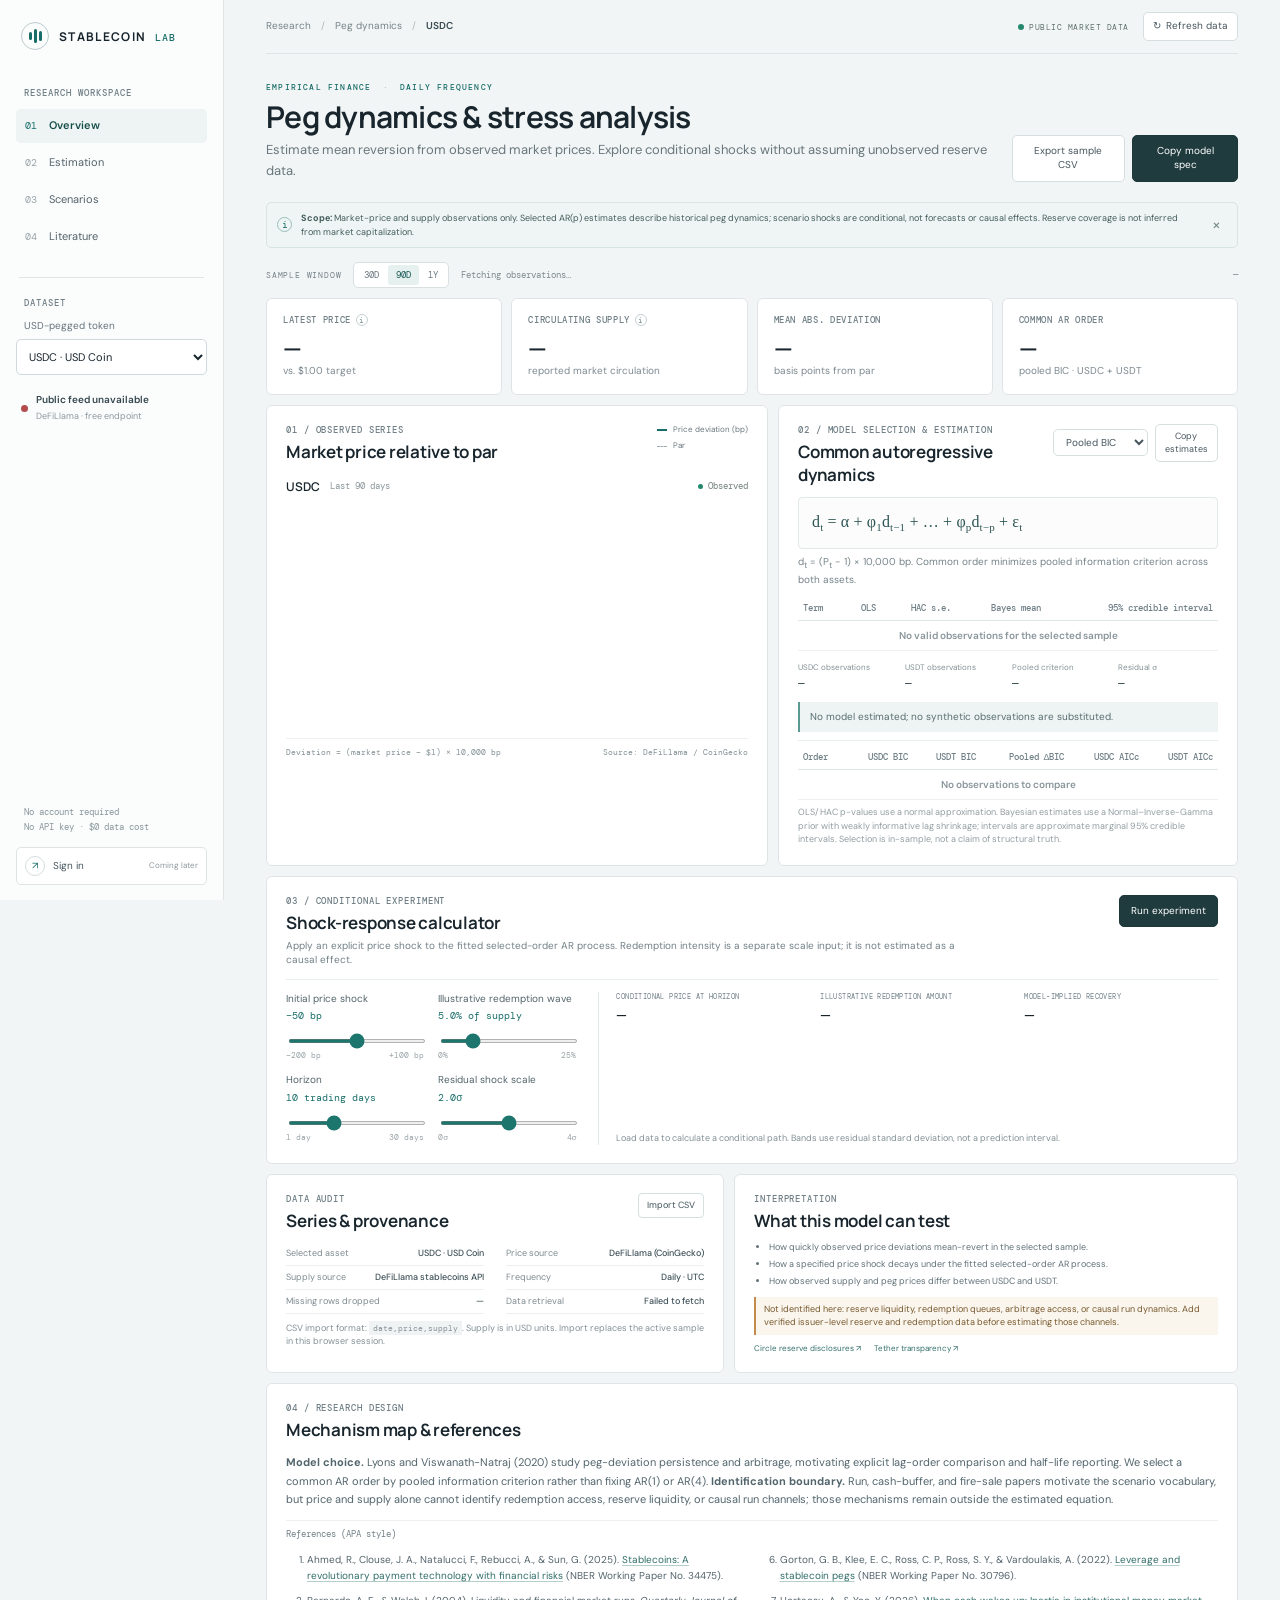
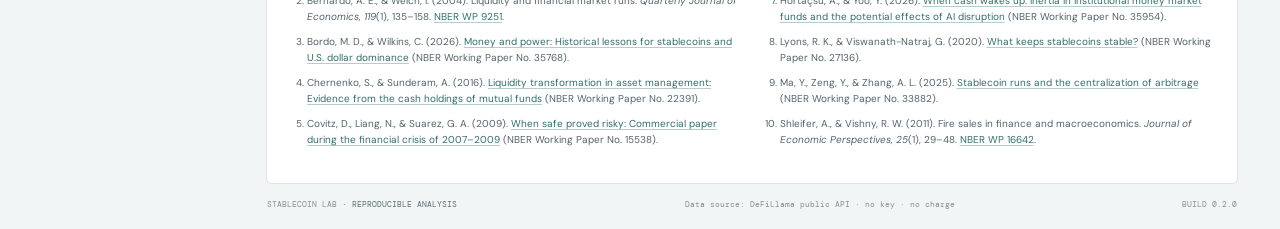
==== commit 5dc56b72: "Add files via upload" ====
--- a/index.html
+++ b/index.html
@@ -23,19 +23,19 @@
   <main class="workspace" id="overview">
     <header class="topbar"><div class="crumb">Research <span>/</span> Peg dynamics <span>/</span> <b id="assetCrumb">USDC</b></div><div class="topbar-right"><span class="dataset-badge"><i></i> PUBLIC MARKET DATA</span><button class="top-button" id="refreshBtn">↻ <span>Refresh data</span></button></div></header>
     <section class="page-head"><div><div class="kicker">EMPIRICAL FINANCE <span>·</span> DAILY FREQUENCY</div><h1>Peg dynamics &amp; stress analysis</h1><p class="intro">Estimate mean reversion from observed market prices. Explore conditional shocks without assuming unobserved reserve data.</p></div><div class="page-actions"><button class="outline-button" id="exportBtn">Export sample CSV</button><button class="dark-button" id="specBtn">Copy model spec</button></div></section>
-    <div class="notice"><span class="notice-icon">i</span><span><b>Scope:</b> Market-price and supply observations only. AR(1) estimates describe historical peg dynamics; scenario shocks are conditional, not forecasts or causal effects. Reserve coverage is not inferred from market capitalization.</span><button id="noticeClose" aria-label="Dismiss scope note">×</button></div>
+    <div class="notice"><span class="notice-icon">i</span><span><b>Scope:</b> Market-price and supply observations only. Selected AR(p) estimates describe historical peg dynamics; scenario shocks are conditional, not forecasts or causal effects. Reserve coverage is not inferred from market capitalization.</span><button id="noticeClose" aria-label="Dismiss scope note">×</button></div>
     <div class="controls-row"><div class="control-label">SAMPLE WINDOW</div><div class="segmented" role="group" aria-label="Sample window"><button data-days="30">30D</button><button class="chosen" data-days="90">90D</button><button data-days="365">1Y</button></div><span class="sample-meta" id="sampleMeta">Fetching observations…</span><span class="asof" id="asOf">—</span></div>
     <section class="metrics" aria-label="Descriptive statistics">
       <article class="metric"><div class="metric-label">LATEST PRICE <span class="tip" title="Latest DeFiLlama market price observation">i</span></div><strong id="priceValue">—</strong><div class="metric-sub" id="priceDeviation">vs. $1.00 target</div></article>
       <article class="metric"><div class="metric-label">CIRCULATING SUPPLY <span class="tip" title="Supply from DeFiLlama stablecoin data">i</span></div><strong id="supplyValue">—</strong><div class="metric-sub">reported market circulation</div></article>
       <article class="metric"><div class="metric-label">MEAN ABS. DEVIATION</div><strong id="maeValue">—</strong><div class="metric-sub">basis points from par</div></article>
-      <article class="metric"><div class="metric-label">AR(1) HALF-LIFE</div><strong id="halfLifeValue">—</strong><div class="metric-sub" id="rhoSub">estimated from sample</div></article>
+      <article class="metric"><div class="metric-label">COMMON AR ORDER</div><strong id="orderValue">—</strong><div class="metric-sub" id="rhoSub">pooled BIC · USDC + USDT</div></article>
     </section>
     <div class="analysis-grid">
       <section class="card chart-card"><div class="card-head"><div><div class="section-label">01 / OBSERVED SERIES</div><h2>Market price relative to par</h2></div><div class="chart-legend"><span><i class="legend-price"></i>Price deviation (bp)</span><span><i class="legend-par"></i>Par</span></div></div><div class="chart-statline"><strong id="chartAsset">USDC</strong><span id="chartRange">Last 90 days</span><span class="feed-label"><i></i> Observed</span></div><div class="chart-box"><svg id="priceChart" viewBox="0 0 900 300" role="img" aria-label="Observed stablecoin price deviations"></svg></div><div class="chart-foot"><span>Deviation = (market price − $1) × 10,000 bp</span><span>Source: DeFiLlama / CoinGecko</span></div></section>
-      <section class="card model-card" id="specification"><div class="card-head"><div><div class="section-label">02 / BASE SPECIFICATION</div><h2>AR(1) peg deviation</h2></div><button class="small-action" id="copyTableBtn">Copy table</button></div><div class="equation">d<sub>t</sub> = α + ρ d<sub>t−1</sub> + ε<sub>t</sub></div><p class="model-note">OLS in basis points; Newey–West HAC standard errors. Daily observations, one lag.</p><div class="table-wrap"><table><thead><tr><th>Term</th><th>Estimate</th><th>HAC s.e.</th><th>t-stat</th><th>p-value*</th></tr></thead><tbody id="coefRows"><tr><td colspan="5" class="empty-cell">Waiting for market observations</td></tr></tbody></table></div><div class="fit-grid"><div><span>Observations</span><b id="nObs">—</b></div><div><span>R²</span><b id="rSquared">—</b></div><div><span>Residual σ</span><b id="residSigma">—</b></div><div><span>DW statistic</span><b id="dwStat">—</b></div></div><div class="diagnostic" id="diagnostic">Model diagnostics will appear when the sample is loaded.</div><div class="footnote">*Two-sided normal approximation. HAC lag selection: Newey–West rule of thumb. No unit-root inference from this specification.</div></section>
+      <section class="card model-card" id="specification"><div class="card-head"><div><div class="section-label">02 / MODEL SELECTION &amp; ESTIMATION</div><h2>Common autoregressive dynamics</h2></div><div class="model-actions"><select id="orderMethod" aria-label="Model order selection"><option value="bic">Pooled BIC</option><option value="aicc">Pooled AICc</option><option value="fixed4">Fixed AR(4)</option></select><button class="small-action" id="copyTableBtn">Copy estimates</button></div></div><div class="equation">d<sub>t</sub> = α + φ<sub>1</sub>d<sub>t−1</sub> + … + φ<sub>p</sub>d<sub>t−p</sub> + ε<sub>t</sub></div><p class="model-note">d<sub>t</sub> = (P<sub>t</sub> − 1) × 10,000 bp. Common order minimizes pooled information criterion across both assets.</p><div class="table-wrap"><table><thead><tr><th>Term</th><th>OLS</th><th>HAC s.e.</th><th>Bayes mean</th><th>95% credible interval</th></tr></thead><tbody id="coefRows"><tr><td colspan="5" class="empty-cell">Waiting for USDC + USDT observations</td></tr></tbody></table></div><div class="fit-grid"><div><span>USDC observations</span><b id="nObs">—</b></div><div><span>USDT observations</span><b id="nObsOther">—</b></div><div><span>Pooled criterion</span><b id="criterionValue">—</b></div><div><span>Residual σ</span><b id="residSigma">—</b></div></div><div class="diagnostic" id="diagnostic">Model diagnostics will appear when both samples are loaded.</div><div class="order-wrap"><table><thead><tr><th>Order</th><th>USDC BIC</th><th>USDT BIC</th><th>Pooled ΔBIC</th><th>USDC AICc</th><th>USDT AICc</th></tr></thead><tbody id="orderRows"><tr><td colspan="6" class="empty-cell">Awaiting data</td></tr></tbody></table></div><div class="footnote">OLS/HAC p-values use a normal approximation. Bayesian estimates use a Normal–Inverse-Gamma prior with weakly informative lag shrinkage; intervals are approximate marginal 95% credible intervals. Selection is in-sample, not a claim of structural truth.</div></section>
     </div>
-    <section class="card stress-card" id="stress"><div class="stress-title"><div><div class="section-label">03 / CONDITIONAL EXPERIMENT</div><h2>Shock-response calculator</h2><p>Apply an explicit price shock to the fitted AR(1) process. Redemption intensity is a separate scale input; it is not estimated as a causal effect.</p></div><button class="dark-button" id="runStress">Run experiment</button></div>
+    <section class="card stress-card" id="stress"><div class="stress-title"><div><div class="section-label">03 / CONDITIONAL EXPERIMENT</div><h2>Shock-response calculator</h2><p>Apply an explicit price shock to the fitted selected-order AR process. Redemption intensity is a separate scale input; it is not estimated as a causal effect.</p></div><button class="dark-button" id="runStress">Run experiment</button></div>
       <div class="stress-layout"><div class="stress-inputs">
         <div class="input-row"><label for="shockInput">Initial price shock</label><output id="shockOut">−50 bp</output><input id="shockInput" type="range" min="-200" max="100" value="-50" step="5"><div class="range-ends"><span>−200 bp</span><span>+100 bp</span></div></div>
         <div class="input-row"><label for="outflowInput">Illustrative redemption wave</label><output id="outflowOut">5.0% of supply</output><input id="outflowInput" type="range" min="0" max="25" value="5" step="0.5"><div class="range-ends"><span>0%</span><span>25%</span></div></div>
@@ -44,15 +44,21 @@
       </div><div class="scenario-output"><div class="scenario-kpis"><div><span>CONDITIONAL PRICE AT HORIZON</span><b id="scenarioPrice">—</b></div><div><span>ILLUSTRATIVE REDEMPTION AMOUNT</span><b id="redemptionAmount">—</b></div><div><span>MODEL-IMPLIED RECOVERY</span><b id="recoveryTime">—</b></div></div><div class="scenario-chart"><svg id="scenarioChart" viewBox="0 0 700 190" role="img" aria-label="Conditional price shock path"></svg></div><div class="scenario-caption" id="scenarioCaption">Load data to calculate a conditional path. Bands use residual standard deviation, not a prediction interval.</div></div></div>
     </section>
     <div class="lower-grid"><section class="card data-card"><div class="card-head"><div><div class="section-label">DATA AUDIT</div><h2>Series &amp; provenance</h2></div><label class="upload-button">Import CSV<input id="csvInput" type="file" accept=".csv,text/csv" hidden></label></div><div class="data-table"><div><span>Selected asset</span><b id="auditAsset">USDC · USD Coin</b></div><div><span>Price source</span><b>DeFiLlama (CoinGecko)</b></div><div><span>Supply source</span><b>DeFiLlama stablecoins API</b></div><div><span>Frequency</span><b>Daily · UTC</b></div><div><span>Missing rows dropped</span><b id="missingRows">—</b></div><div><span>Data retrieval</span><b id="retrievalStatus">In progress</b></div></div><p class="csv-help">CSV import format: <code>date,price,supply</code>. Supply is in USD units. Import replaces the active sample in this browser session.</p></section>
-      <section class="card limits-card"><div class="section-label">INTERPRETATION</div><h2>What this model can test</h2><ul><li>How quickly observed price deviations mean-revert in the selected sample.</li><li>How a specified price shock decays under the fitted AR(1) coefficient.</li><li>How observed supply and peg prices differ between USDC and USDT.</li></ul><div class="limits-warning">Not identified here: reserve liquidity, redemption queues, arbitrage access, or causal run dynamics. Add verified issuer-level reserve and redemption data before estimating those channels.</div><div class="issuer-links"><a href="https://www.circle.com/transparency" target="_blank" rel="noopener">Circle reserve disclosures ↗</a><a href="https://tether.to/en/transparency/" target="_blank" rel="noopener">Tether transparency ↗</a></div></section></div>
-    <section class="card literature" id="sources"><div class="card-head"><div><div class="section-label">04 / LITERATURE MAP</div><h2>Research informing the mechanisms</h2></div><span class="literature-note">Working papers · mechanisms are not parameter estimates</span></div><div class="paper-grid">
-      <a class="paper" href="https://www.nber.org/papers/w33882" target="_blank" rel="noopener"><span>NBER WP 33882 · 2025</span><b>Stablecoin Runs and the Centralization of Arbitrage</b><small>Ma, Zeng &amp; Zhang · arbitrage access, peg stability, run risk</small><i>↗</i></a>
-      <a class="paper" href="https://www.nber.org/papers/w30796" target="_blank" rel="noopener"><span>NBER WP 30796 · 2022</span><b>Leverage and Stablecoin Pegs</b><small>Gorton et al. · leverage demand and run risk</small><i>↗</i></a>
-      <a class="paper" href="https://www.nber.org/papers/w34475" target="_blank" rel="noopener"><span>NBER WP 34475 · 2025</span><b>Stablecoins: A Revolutionary Payment Technology with Financial Risks</b><small>Ahmed et al. · payments, substitutability, financial stability</small><i>↗</i></a>
-      <a class="paper" href="https://www.nber.org/papers/w35768" target="_blank" rel="noopener"><span>NBER WP 35768 · 2026</span><b>Money and Power: Historical Lessons for Stablecoins</b><small>Bordo &amp; Wilkins · convertibility and institutional credibility</small><i>↗</i></a>
-      <a class="paper" href="https://www.nber.org/papers/w16642" target="_blank" rel="noopener"><span>NBER WP 16642 · 2010</span><b>Fire Sales in Finance and Macroeconomics</b><small>Shleifer &amp; Vishny · liquidity spirals and constrained arbitrage</small><i>↗</i></a>
-    </div><div class="literature-foot">The AR(1) is an empirical baseline chosen for transparent diagnostics, not a structural model from these papers. All scenario outputs are conditional calculations.</div></section>
+      <section class="card limits-card"><div class="section-label">INTERPRETATION</div><h2>What this model can test</h2><ul><li>How quickly observed price deviations mean-revert in the selected sample.</li><li>How a specified price shock decays under the fitted selected-order AR process.</li><li>How observed supply and peg prices differ between USDC and USDT.</li></ul><div class="limits-warning">Not identified here: reserve liquidity, redemption queues, arbitrage access, or causal run dynamics. Add verified issuer-level reserve and redemption data before estimating those channels.</div><div class="issuer-links"><a href="https://www.circle.com/transparency" target="_blank" rel="noopener">Circle reserve disclosures ↗</a><a href="https://tether.to/en/transparency/" target="_blank" rel="noopener">Tether transparency ↗</a></div></section></div>
+    <section class="card literature" id="sources"><div class="card-head"><div><div class="section-label">04 / RESEARCH DESIGN</div><h2>Mechanism map &amp; references</h2></div></div><p class="research-note"><b>Model choice.</b> Lyons and Viswanath-Natraj (2020) study peg-deviation persistence and arbitrage, motivating explicit lag-order comparison and half-life reporting. We select a common AR order by pooled information criterion rather than fixing AR(1) or AR(4). <b>Identification boundary.</b> Run, cash-buffer, and fire-sale papers motivate the scenario vocabulary, but price and supply alone cannot identify redemption access, reserve liquidity, or causal run channels; those mechanisms remain outside the estimated equation.</p><div class="literature-foot">References (APA style)</div><ol class="apa-references">
+      <li>Ahmed, R., Clouse, J. A., Natalucci, F., Rebucci, A., &amp; Sun, G. (2025). <a href="https://doi.org/10.3386/w34475" target="_blank" rel="noopener">Stablecoins: A revolutionary payment technology with financial risks</a> (NBER Working Paper No. 34475).</li>
+      <li>Bernardo, A. E., &amp; Welch, I. (2004). Liquidity and financial market runs. <i>Quarterly Journal of Economics, 119</i>(1), 135–158. <a href="https://www.nber.org/papers/w9251" target="_blank" rel="noopener">NBER WP 9251</a>.</li>
+      <li>Bordo, M. D., &amp; Wilkins, C. (2026). <a href="https://doi.org/10.3386/w35768" target="_blank" rel="noopener">Money and power: Historical lessons for stablecoins and U.S. dollar dominance</a> (NBER Working Paper No. 35768).</li>
+      <li>Chernenko, S., &amp; Sunderam, A. (2016). <a href="https://doi.org/10.3386/w22391" target="_blank" rel="noopener">Liquidity transformation in asset management: Evidence from the cash holdings of mutual funds</a> (NBER Working Paper No. 22391).</li>
+      <li>Covitz, D., Liang, N., &amp; Suarez, G. A. (2009). <a href="https://doi.org/10.3386/w15538" target="_blank" rel="noopener">When safe proved risky: Commercial paper during the financial crisis of 2007–2009</a> (NBER Working Paper No. 15538).</li>
+      <li>Gorton, G. B., Klee, E. C., Ross, C. P., Ross, S. Y., &amp; Vardoulakis, A. (2022). <a href="https://doi.org/10.3386/w30796" target="_blank" rel="noopener">Leverage and stablecoin pegs</a> (NBER Working Paper No. 30796).</li>
+      <li>Hortaçsu, A., &amp; Yoo, Y. (2026). <a href="https://doi.org/10.3386/w35954" target="_blank" rel="noopener">When cash wakes up: Inertia in institutional money market funds and the potential effects of AI disruption</a> (NBER Working Paper No. 35954).</li>
+      <li>Lyons, R. K., &amp; Viswanath-Natraj, G. (2020). <a href="https://doi.org/10.3386/w27136" target="_blank" rel="noopener">What keeps stablecoins stable?</a> (NBER Working Paper No. 27136).</li>
+      <li>Ma, Y., Zeng, Y., &amp; Zhang, A. L. (2025). <a href="https://doi.org/10.3386/w33882" target="_blank" rel="noopener">Stablecoin runs and the centralization of arbitrage</a> (NBER Working Paper No. 33882).</li>
+      <li>Shleifer, A., &amp; Vishny, R. W. (2011). Fire sales in finance and macroeconomics. <i>Journal of Economic Perspectives, 25</i>(1), 29–48. <a href="https://www.nber.org/papers/w16642" target="_blank" rel="noopener">NBER WP 16642</a>.</li>
+    </ol></section>
     <footer><span>STABLECOIN LAB <b>· REPRODUCIBLE ANALYSIS</b></span><span id="footerData">Data source: DeFiLlama public API · no key · no charge</span><span>BUILD 0.2.0</span></footer>
   </main>
 </div><div class="toast" id="toast" role="status" aria-live="polite"></div><script src="app.js"></script>
 </body></html>
+
--- a/styles.css
+++ b/styles.css
@@ -1,2 +1,5 @@
 :root{--ink:#18252d;--muted:#66747d;--faint:#8b979e;--line:#dfe5e7;--paper:#fff;--canvas:#f5f7f7;--teal:#176d68;--teal2:#e8f3f1;--blue:#356a91;--gold:#a16b2a;--red:#a34343;--mono:'DM Mono',monospace;--sans:'DM Sans',sans-serif;--display:'Manrope',sans-serif}*{box-sizing:border-box}html{scroll-behavior:smooth}body{margin:0;background:var(--canvas);color:var(--ink);font:13px/1.45 var(--sans)}button,select,input{font:inherit}button{cursor:pointer}.layout{min-height:100vh}.rail{position:fixed;inset:0 auto 0 0;width:224px;background:#fff;border-right:1px solid var(--line);padding:22px 16px 15px;display:flex;flex-direction:column;z-index:3}.wordmark{display:flex;align-items:center;gap:10px;text-decoration:none;color:var(--ink);font:700 12px var(--display);letter-spacing:1.35px;margin:0 5px 37px}.wordmark small{font:500 10px var(--mono);letter-spacing:1.3px;color:var(--teal);margin-left:5px}.mark{width:28px;height:28px;border:1px solid #bdcbcd;border-radius:50%;display:flex;align-items:center;justify-content:center;gap:2px}.mark i{display:block;width:3px;border-radius:2px;background:var(--teal)}.mark i:nth-child(1){height:8px}.mark i:nth-child(2){height:14px}.mark i:nth-child(3){height:10px}.rail-caption,.section-label,.kicker,.metric-label{font:500 9px var(--mono);letter-spacing:1px;color:#718087}.rail-caption{padding:0 8px;margin-bottom:10px}.nav{display:grid;gap:3px}.nav-link{display:flex;gap:12px;align-items:center;padding:9px 9px;border-radius:5px;text-decoration:none;color:#53636b;font-size:11px}.nav-link span{font:10px var(--mono);color:#9aa5a9}.nav-link.active{background:#edf4f3;color:#174e4a;font-weight:600}.nav-link.active span{color:var(--teal)}.rail-divider{height:1px;background:var(--line);margin:23px 3px 19px}.select-label{font-size:10px;color:var(--muted);margin:0 8px 6px}.asset-select{background:#fff;color:var(--ink);border:1px solid #cfd9dc;border-radius:5px;padding:9px 8px;font-size:11px;width:100%;outline:none}.asset-select:focus,.top-button:focus-visible,button:focus-visible,input:focus-visible{outline:2px solid #4d9b95;outline-offset:2px}.data-source-note{margin:18px 5px 0;display:flex;align-items:center;gap:8px;font-size:10px}.data-source-note b{font-weight:600;color:#34464d;display:block}.data-source-note small{font-size:9px;color:var(--faint);display:block;margin-top:2px}.source-live,.dataset-badge i,.feed-label i{width:7px;height:7px;border-radius:50%;background:#23886c;display:inline-block}.source-live.error{background:#b34c4c}.rail-bottom{margin-top:auto}.privacy-note{font:9px/1.6 var(--mono);color:#89969b;padding:10px 8px 13px}.login-button{display:flex;align-items:center;gap:8px;width:100%;border:1px solid var(--line);background:#fff;border-radius:5px;padding:8px;color:#45555d;font-size:10px}.user-glyph{width:20px;height:20px;border:1px solid #d5dddf;border-radius:50%;display:grid;place-items:center;color:var(--teal)}.login-button small{margin-left:auto;font-size:8px;color:#8c979b}.workspace{margin-left:224px;padding:0 35px 20px;max-width:1700px}.topbar{height:54px;border-bottom:1px solid var(--line);display:flex;align-items:center;justify-content:space-between}.crumb{font-size:10px;color:#75838a}.crumb span{padding:0 7px;color:#afb9bc}.crumb b{font-weight:600;color:#394a52}.topbar-right{display:flex;align-items:center;gap:14px}.dataset-badge{font:8px var(--mono);letter-spacing:.55px;color:#61726e;display:flex;align-items:center;gap:5px}.dataset-badge i{width:6px;height:6px}.top-button,.outline-button,.small-action{border:1px solid #d6dfe0;background:#fff;border-radius:5px;color:#47565e;padding:6px 9px;font-size:10px}.top-button{display:flex;align-items:center;gap:5px}.page-head{display:flex;align-items:flex-end;justify-content:space-between;padding:23px 0 16px}.kicker{font-size:8px;letter-spacing:1.2px;color:var(--teal)}.kicker span{padding:0 5px;color:#aab6b7}h1{font:650 24px/1.2 var(--display);letter-spacing:-.75px;margin:7px 0 5px}.intro{margin:0;color:#68777d;font-size:11px;max-width:660px}.page-actions{display:flex;gap:7px}.outline-button,.dark-button{padding:8px 11px;font-size:10px}.dark-button{border:1px solid #1e3739;background:#203b3e;border-radius:5px;color:white}.dark-button:hover{background:#2d5555}.notice{display:flex;align-items:center;gap:9px;border:1px solid #d6e4e2;background:#eef5f4;border-radius:5px;padding:8px 10px;color:#435c5b;font-size:9px;line-height:1.45}.notice-icon{width:15px;height:15px;border:1px solid #9bbfba;border-radius:50%;display:grid;place-items:center;font:10px var(--mono);color:var(--teal);flex:none}.notice b{font-weight:700}.notice button{margin-left:auto;border:0;background:none;color:#748985;font-size:16px;line-height:1}.controls-row{display:flex;align-items:center;gap:12px;padding:14px 0 10px}.control-label{font:8px var(--mono);letter-spacing:.8px;color:#748189}.segmented{border:1px solid #d8e0e1;border-radius:5px;padding:2px;display:flex;background:white;gap:1px}.segmented button{border:0;background:transparent;color:#69777d;border-radius:3px;padding:4px 8px;font:9px var(--mono)}.segmented button.chosen{background:#e6f1ef;color:#185954}.sample-meta,.asof{font:9px var(--mono);color:#7c898e}.asof{margin-left:auto}.metrics{display:grid;grid-template-columns:repeat(4,minmax(0,1fr));gap:9px}.metric,.card{background:var(--paper);border:1px solid var(--line);border-radius:6px}.metric{padding:12px 13px;min-height:82px}.metric-label{font-size:8px;letter-spacing:.65px;display:flex;align-items:center;gap:5px}.tip{width:12px;height:12px;display:inline-grid;place-items:center;border:1px solid #c6d0d2;border-radius:50%;font:8px var(--mono);color:#7b8c90;cursor:help}.metric strong{display:block;font:600 21px var(--display);letter-spacing:-.4px;margin:5px 0 0}.metric-sub{font-size:9px;color:#7d898f}.analysis-grid{display:grid;grid-template-columns:minmax(0,1.22fr) minmax(460px,1fr);gap:10px;margin-top:10px}.card{padding:14px 15px}.chart-card,.model-card{min-height:353px}.card-head{display:flex;align-items:flex-start;justify-content:space-between;gap:12px}.section-label{font-size:8px;letter-spacing:.9px;color:#718087}h2{font:650 14px var(--display);letter-spacing:-.25px;margin:4px 0 0}.chart-legend{display:grid;gap:5px;font-size:8px;color:#68767b}.chart-legend span{display:flex;align-items:center;gap:6px}.legend-price{width:10px;height:2px;background:var(--teal)}.legend-par{width:10px;border-top:1px dashed #9ba8ac}.chart-statline{display:flex;align-items:center;gap:10px;margin-top:15px}.chart-statline strong{font:600 12px var(--display)}.chart-statline>span{font:9px var(--mono);color:#89959a}.chart-statline .feed-label{margin-left:auto;color:#718078;display:flex;align-items:center;gap:5px}.feed-label i{width:5px;height:5px}.chart-box{height:200px;margin:3px -2px 0}.chart-box svg{width:100%;height:100%;overflow:visible}.gridline{stroke:#e6ebec;stroke-width:1}.zero-line{stroke:#88989d;stroke-width:1;stroke-dasharray:4 4}.price-line{fill:none;stroke:#176d68;stroke-width:1.8;stroke-linejoin:round;stroke-linecap:round}.price-area{fill:url(#chartFade)}.chart-axis{fill:#8a969b;font:9px var(--mono)}.chart-foot{display:flex;justify-content:space-between;border-top:1px solid #edf0f1;padding-top:8px;color:#829095;font:8px var(--mono)}.small-action{font-size:9px;padding:5px 8px}.equation{border:1px solid #e2e8e9;background:#f8faf9;border-radius:4px;padding:8px 10px;margin:11px 0 5px;font:13px var(--mono);color:#2d5555}.equation sub{font-size:8px}.model-note{margin:0 0 8px;color:#76848a;font-size:9px}.table-wrap{overflow-x:auto}table{width:100%;border-collapse:collapse;font:9px var(--mono);white-space:nowrap}th{text-align:right;color:#718087;font-size:8px;font-weight:500;border-bottom:1px solid #dfe6e7;padding:6px 5px}th:first-child,td:first-child{text-align:left}td{text-align:right;border-bottom:1px solid #edf0f1;padding:7px 5px;color:#31434b}td:first-child{font-family:var(--sans);font-weight:600}.empty-cell{text-align:center!important;color:#8a969b;padding:18px 4px}.fit-grid{display:grid;grid-template-columns:repeat(4,1fr);gap:7px;padding:9px 0 7px}.fit-grid div{display:flex;flex-direction:column;gap:3px}.fit-grid span{font-size:8px;color:#829095}.fit-grid b{font:10px var(--mono);color:#34484e}.diagnostic{font-size:9px;color:#596d70;background:#edf4f3;border-left:2px solid #5c9993;padding:6px 8px;min-height:29px}.footnote{font-size:8px;color:#929da1;margin-top:6px}.stress-card{margin-top:10px}.stress-title{display:flex;align-items:flex-start;justify-content:space-between;border-bottom:1px solid #e8eded;padding-bottom:11px}.stress-title p{font-size:9px;color:#728087;margin:5px 0 0;max-width:690px}.stress-layout{display:grid;grid-template-columns:minmax(240px,.75fr) minmax(0,1.6fr);gap:22px;padding-top:12px}.stress-inputs{display:grid;grid-template-columns:1fr 1fr;gap:10px 14px}.input-row label{display:block;font-size:9px;color:#53646b}.input-row output{display:block;font:10px var(--mono);color:var(--teal);margin:3px 0 6px}.input-row input{width:100%;accent-color:#1c766d;height:4px}.range-ends{display:flex;justify-content:space-between;font:8px var(--mono);color:#9aa4a7;margin-top:2px}.scenario-output{border-left:1px solid #e3e9ea;padding-left:17px}.scenario-kpis{display:grid;grid-template-columns:repeat(3,1fr);gap:10px}.scenario-kpis div{display:flex;flex-direction:column;gap:4px}.scenario-kpis span{font:7px var(--mono);letter-spacing:.4px;color:#718087}.scenario-kpis b{font:600 14px var(--display)}.scenario-chart{height:105px;margin-top:3px}.scenario-chart svg{height:100%;width:100%}.forecast-line{fill:none;stroke:#176d68;stroke-width:1.8}.forecast-band{fill:#dcebe8;opacity:.85}.shock-line{stroke:#9eb0b2;stroke-dasharray:3 3}.scenario-caption{color:#829095;font-size:8px}.lower-grid{display:grid;grid-template-columns:1fr 1.1fr;gap:10px;margin-top:10px}.data-card,.limits-card{min-height:190px}.upload-button{border:1px solid #d4dfe0;background:white;border-radius:4px;padding:5px 8px;font-size:9px;color:#41545b;cursor:pointer}.data-table{display:grid;grid-template-columns:1fr 1fr;column-gap:22px;margin-top:10px}.data-table div{display:flex;justify-content:space-between;gap:8px;border-bottom:1px solid #edf0f1;padding:5px 0}.data-table span{font-size:8px;color:#7d8a8f}.data-table b{font-size:8px;color:#3e5058;font-weight:500;text-align:right}.csv-help{font-size:8px;color:#829095;margin:8px 0 0}.csv-help code{font:8px var(--mono);background:#f0f3f3;padding:2px 4px}.limits-card ul{padding-left:15px;margin:9px 0;color:#617179;font-size:9px}.limits-card li{margin:4px 0}.limits-warning{border-left:2px solid #c28b4b;background:#faf5ed;color:#78592e;padding:6px 8px;font-size:8px;line-height:1.45}.issuer-links{display:flex;gap:13px;margin-top:8px}.issuer-links a{font-size:8px;color:#326f69;text-decoration:none}.literature{margin-top:10px}.literature-note{font:8px var(--mono);color:#839095}.paper-grid{display:grid;grid-template-columns:repeat(5,minmax(0,1fr));gap:8px;margin-top:12px}.paper{position:relative;text-decoration:none;border:1px solid #e0e6e7;border-radius:4px;padding:9px 9px 11px;color:var(--ink);min-height:103px;transition:border-color .15s,transform .15s,box-shadow .15s}.paper:hover{border-color:#90b9b4;transform:translateY(-2px);box-shadow:0 5px 14px #294d4b0d}.paper>span{font:7px var(--mono);letter-spacing:.2px;color:#66827e}.paper b{display:block;font:600 9px/1.35 var(--display);margin:6px 10px 4px 0}.paper small{display:block;color:#78868b;font-size:8px;line-height:1.35}.paper i{position:absolute;right:7px;top:7px;color:#8a9b9c;font-style:normal;font-size:9px}.literature-foot{border-top:1px solid #edf0f1;margin-top:10px;padding-top:7px;color:#879297;font-size:8px}footer{display:flex;justify-content:space-between;gap:10px;padding:15px 1px 0;color:#859196;font:8px var(--mono)}footer b{font-weight:400;color:#5c7076}.toast{position:fixed;bottom:20px;right:20px;z-index:5;padding:10px 14px;background:#213b3e;color:white;border-radius:5px;font-size:10px;opacity:0;transform:translateY(6px);transition:.2s;pointer-events:none;box-shadow:0 5px 20px #1c333322}.toast.show{opacity:1;transform:none}.error-state{color:#9c4242!important}.loading{color:#728087!important}
 @media(max-width:1100px){.workspace{padding:0 20px 20px}.rail{width:200px}.workspace{margin-left:200px}.analysis-grid{grid-template-columns:1fr}.chart-card,.model-card{min-height:unset}.chart-box{height:230px}.stress-layout{grid-template-columns:1fr}.scenario-output{border-left:0;border-top:1px solid var(--line);padding:12px 0 0}.paper-grid{grid-template-columns:repeat(3,1fr)}}@media(max-width:700px){.rail{position:static;width:auto;padding:10px 14px;border-right:0;border-bottom:1px solid var(--line)}.wordmark{margin:0;height:27px}.rail-caption,.nav,.rail-divider,.select-label,.asset-select,.data-source-note,.rail-bottom{display:none}.workspace{margin:0;padding:0 12px 18px}.topbar{height:44px}.dataset-badge{display:none}.page-head{display:block;padding:18px 0 12px}h1{font-size:20px}.page-actions{margin-top:10px}.metrics{grid-template-columns:repeat(2,minmax(0,1fr));gap:7px}.metric{min-height:78px;padding:10px}.metric strong{font-size:18px}.controls-row{gap:7px;flex-wrap:wrap}.sample-meta{flex:1}.asof{width:100%;margin:0}.chart-box{height:190px}.chart-foot{font-size:7px;gap:8px}.fit-grid{grid-template-columns:repeat(2,1fr)}.stress-title{gap:10px}.stress-title .dark-button{flex:none}.stress-inputs{grid-template-columns:1fr 1fr}.scenario-kpis{grid-template-columns:1fr 1fr}.scenario-kpis div:last-child{grid-column:1/-1}.lower-grid{grid-template-columns:1fr}.data-table{column-gap:12px}.paper-grid{grid-template-columns:1fr 1fr}.literature-note{display:none}footer{flex-wrap:wrap}footer span:nth-child(2){order:3;width:100%}}
+
+/* Research-console pass: more legible type, open canvas, restrained references. */
+body{font-size:14px;background:#f2f5f5}.rail{background:#fbfcfc}.workspace{max-width:none;padding-left:42px;padding-right:42px}.page-head{padding-top:28px;padding-bottom:20px}h1{font-size:30px}.intro{font-size:13px;max-width:820px}h2{font-size:17px}.section-label,.metric-label{font-size:9px}.metric{padding:15px 16px;min-height:92px}.metric strong{font-size:24px}.metric-sub{font-size:10px}.card{padding:18px 19px}.chart-box{height:240px}.equation{font:16px/1.6 'Cambria Math','STIX Two Math','Times New Roman',serif;letter-spacing:.15px;padding:11px 13px;background:#fbfcfb}.equation sub{font-size:11px}.model-note,.intro,.notice{line-height:1.6}.model-note{font-size:10px}.model-actions{display:flex;align-items:center;gap:7px}.model-actions select{background:white;border:1px solid #d6dfe0;border-radius:5px;color:#47565e;padding:5px 8px;font-size:10px}.table-wrap table,.order-wrap table{font-size:10px}.table-wrap th,.order-wrap th{font-size:9px}.table-wrap td,.order-wrap td{padding:8px 6px}.order-wrap{margin-top:8px;max-height:170px;overflow:auto;border-top:1px solid #e8eded;padding-top:4px}.order-wrap .selected-order{background:#edf4f3;font-weight:600}.order-wrap .selected-order td:first-child{color:#176d68}.fit-grid{padding:11px 0}.fit-grid b{font-size:11px}.diagnostic{font-size:10px;padding:8px 10px}.footnote{font-size:9px;line-height:1.5}.research-note{font-size:11px;line-height:1.65;color:#52656c;margin:12px 0 6px}.apa-references{font-size:10px;line-height:1.65;color:#53636b;padding-left:21px;columns:2;column-gap:34px}.apa-references li{padding:2px 0 6px;break-inside:avoid}.apa-references a{color:#316e69;text-decoration:underline;text-decoration-color:#b5ceca;text-underline-offset:2px}.apa-references a:hover{color:#174e4a}.literature-foot{margin-top:12px;color:#738187;font:9px var(--mono)}.paper-grid{display:none}.stress-title p{font-size:10px}.input-row label{font-size:10px}.scenario-caption{font-size:9px}.data-table span,.data-table b,.csv-help,.limits-card ul,.limits-warning{font-size:9px}.card-head{margin-bottom:2px}@media(max-width:1100px){.workspace{padding-left:22px;padding-right:22px}.apa-references{columns:1}}@media(max-width:700px){body{font-size:13px}.workspace{padding:0 12px 18px}.page-head{padding:18px 0 12px}h1{font-size:23px}.intro{font-size:11px}.card{padding:13px}.chart-box{height:190px}.apa-references{font-size:9px}.model-actions{flex-wrap:wrap;justify-content:flex-end}.metrics{grid-template-columns:repeat(2,minmax(0,1fr))}}
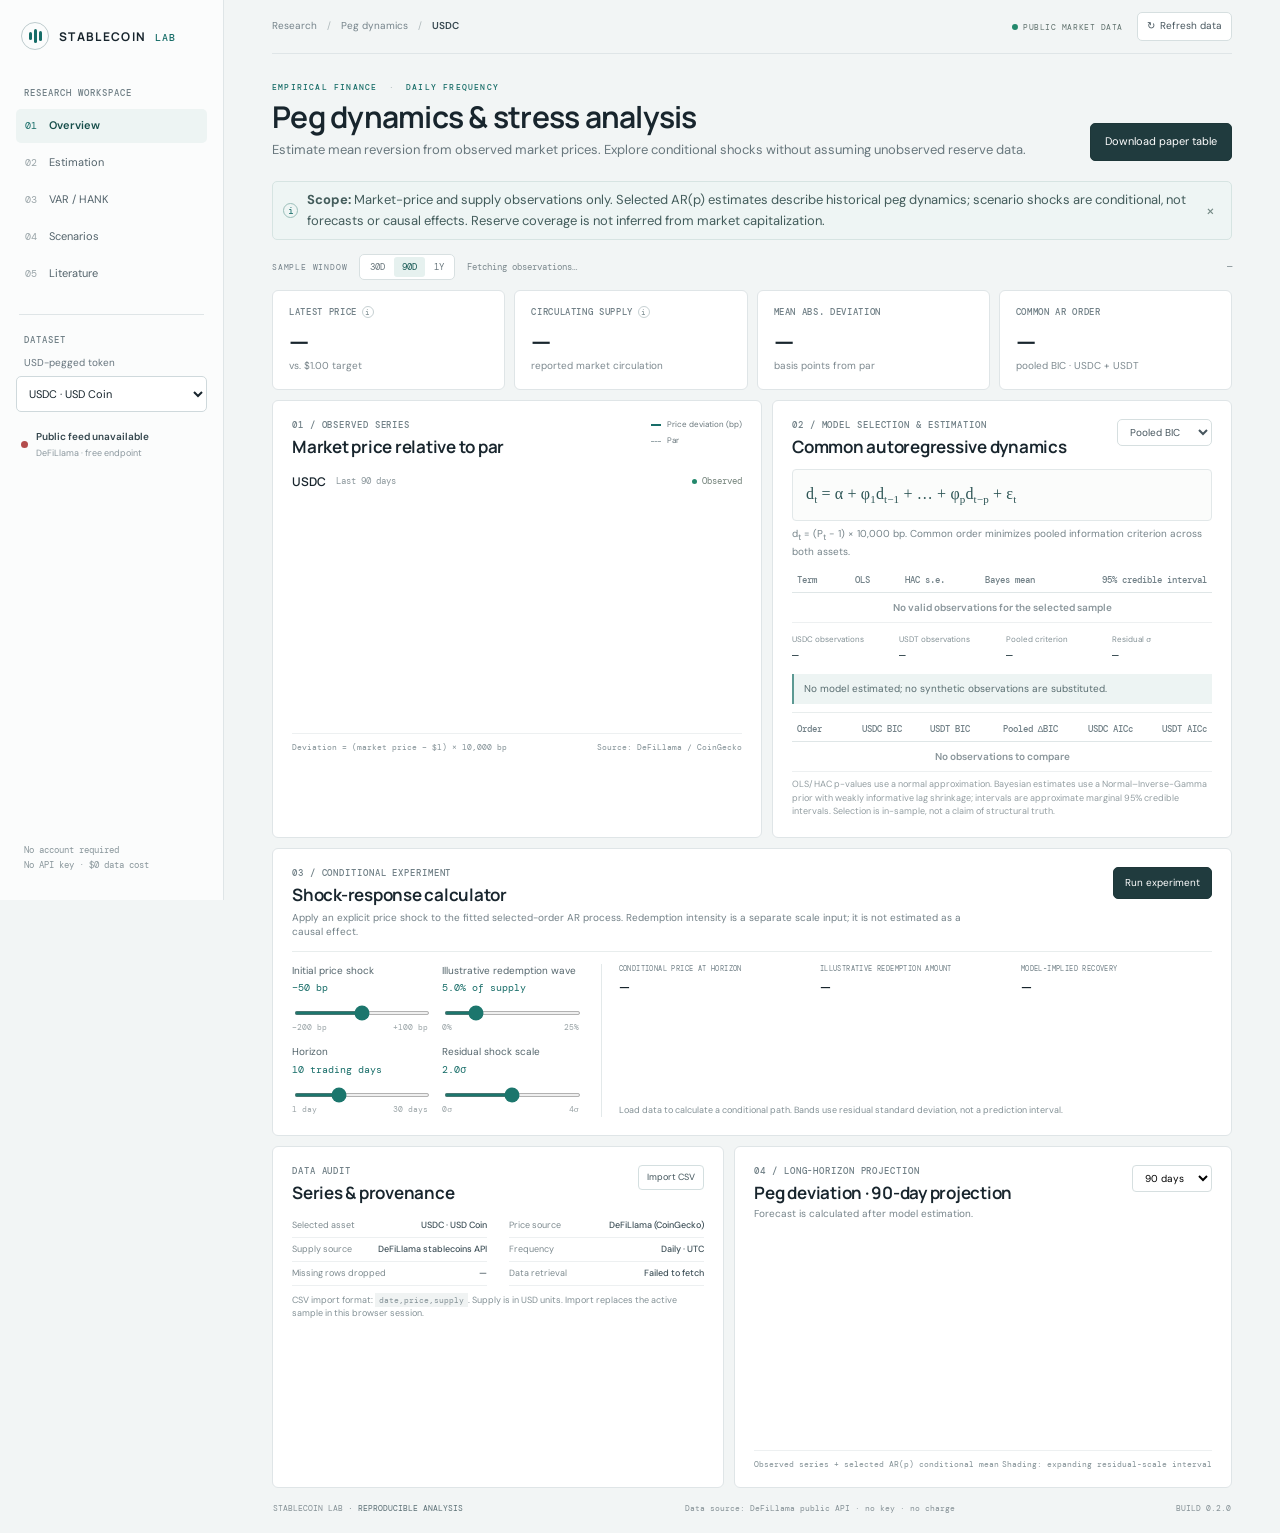
==== commit f4c57e98: "Add files via upload another modification" ====
--- a/index.html
+++ b/index.html
@@ -13,16 +13,16 @@
   <aside class="rail">
     <a class="wordmark" href="#overview" aria-label="Stablecoin Lab home"><span class="mark"><i></i><i></i><i></i></span><span>STABLECOIN <small>LAB</small></span></a>
     <div class="rail-caption">RESEARCH WORKSPACE</div>
-    <nav class="nav"><a class="nav-link active" href="#overview"><span>01</span> Overview</a><a class="nav-link" href="#specification"><span>02</span> Estimation</a><a class="nav-link" href="#stress"><span>03</span> Scenarios</a><a class="nav-link" href="#sources"><span>04</span> Literature</a></nav>
+    <nav class="nav"><a class="nav-link active" href="index.html#overview"><span>01</span> Overview</a><a class="nav-link" href="index.html#specification"><span>02</span> Estimation</a><a class="nav-link" href="models.html"><span>03</span> VAR / HANK</a><a class="nav-link" href="index.html#stress"><span>04</span> Scenarios</a><a class="nav-link" href="literature.html"><span>05</span> Literature</a></nav>
     <div class="rail-divider"></div>
     <div class="rail-caption">DATASET</div>
     <label class="select-label" for="assetSelect">USD-pegged token</label><select class="asset-select" id="assetSelect"><option value="USDC">USDC · USD Coin</option><option value="USDT">USDT · Tether</option></select>
     <div class="data-source-note"><span class="source-live" id="liveDot"></span><span><b id="sourceStatus">Connecting to public feed</b><small>DeFiLlama · free endpoint</small></span></div>
-    <div class="rail-bottom"><div class="privacy-note">No account required<br>No API key · $0 data cost</div><button class="login-button" id="loginBtn"><span class="user-glyph">↗</span> Sign in <small>Coming later</small></button></div>
+    <div class="rail-bottom"><div class="privacy-note">No account required<br>No API key · $0 data cost</div></div>
   </aside>
   <main class="workspace" id="overview">
     <header class="topbar"><div class="crumb">Research <span>/</span> Peg dynamics <span>/</span> <b id="assetCrumb">USDC</b></div><div class="topbar-right"><span class="dataset-badge"><i></i> PUBLIC MARKET DATA</span><button class="top-button" id="refreshBtn">↻ <span>Refresh data</span></button></div></header>
-    <section class="page-head"><div><div class="kicker">EMPIRICAL FINANCE <span>·</span> DAILY FREQUENCY</div><h1>Peg dynamics &amp; stress analysis</h1><p class="intro">Estimate mean reversion from observed market prices. Explore conditional shocks without assuming unobserved reserve data.</p></div><div class="page-actions"><button class="outline-button" id="exportBtn">Export sample CSV</button><button class="dark-button" id="specBtn">Copy model spec</button></div></section>
+    <section class="page-head"><div><div class="kicker">EMPIRICAL FINANCE <span>·</span> DAILY FREQUENCY</div><h1>Peg dynamics &amp; stress analysis</h1><p class="intro">Estimate mean reversion from observed market prices. Explore conditional shocks without assuming unobserved reserve data.</p></div><div class="page-actions"><button class="dark-button" id="paperTableBtn">Download paper table</button></div></section>
     <div class="notice"><span class="notice-icon">i</span><span><b>Scope:</b> Market-price and supply observations only. Selected AR(p) estimates describe historical peg dynamics; scenario shocks are conditional, not forecasts or causal effects. Reserve coverage is not inferred from market capitalization.</span><button id="noticeClose" aria-label="Dismiss scope note">×</button></div>
     <div class="controls-row"><div class="control-label">SAMPLE WINDOW</div><div class="segmented" role="group" aria-label="Sample window"><button data-days="30">30D</button><button class="chosen" data-days="90">90D</button><button data-days="365">1Y</button></div><span class="sample-meta" id="sampleMeta">Fetching observations…</span><span class="asof" id="asOf">—</span></div>
     <section class="metrics" aria-label="Descriptive statistics">
@@ -33,7 +33,7 @@
     </section>
     <div class="analysis-grid">
       <section class="card chart-card"><div class="card-head"><div><div class="section-label">01 / OBSERVED SERIES</div><h2>Market price relative to par</h2></div><div class="chart-legend"><span><i class="legend-price"></i>Price deviation (bp)</span><span><i class="legend-par"></i>Par</span></div></div><div class="chart-statline"><strong id="chartAsset">USDC</strong><span id="chartRange">Last 90 days</span><span class="feed-label"><i></i> Observed</span></div><div class="chart-box"><svg id="priceChart" viewBox="0 0 900 300" role="img" aria-label="Observed stablecoin price deviations"></svg></div><div class="chart-foot"><span>Deviation = (market price − $1) × 10,000 bp</span><span>Source: DeFiLlama / CoinGecko</span></div></section>
-      <section class="card model-card" id="specification"><div class="card-head"><div><div class="section-label">02 / MODEL SELECTION &amp; ESTIMATION</div><h2>Common autoregressive dynamics</h2></div><div class="model-actions"><select id="orderMethod" aria-label="Model order selection"><option value="bic">Pooled BIC</option><option value="aicc">Pooled AICc</option><option value="fixed4">Fixed AR(4)</option></select><button class="small-action" id="copyTableBtn">Copy estimates</button></div></div><div class="equation">d<sub>t</sub> = α + φ<sub>1</sub>d<sub>t−1</sub> + … + φ<sub>p</sub>d<sub>t−p</sub> + ε<sub>t</sub></div><p class="model-note">d<sub>t</sub> = (P<sub>t</sub> − 1) × 10,000 bp. Common order minimizes pooled information criterion across both assets.</p><div class="table-wrap"><table><thead><tr><th>Term</th><th>OLS</th><th>HAC s.e.</th><th>Bayes mean</th><th>95% credible interval</th></tr></thead><tbody id="coefRows"><tr><td colspan="5" class="empty-cell">Waiting for USDC + USDT observations</td></tr></tbody></table></div><div class="fit-grid"><div><span>USDC observations</span><b id="nObs">—</b></div><div><span>USDT observations</span><b id="nObsOther">—</b></div><div><span>Pooled criterion</span><b id="criterionValue">—</b></div><div><span>Residual σ</span><b id="residSigma">—</b></div></div><div class="diagnostic" id="diagnostic">Model diagnostics will appear when both samples are loaded.</div><div class="order-wrap"><table><thead><tr><th>Order</th><th>USDC BIC</th><th>USDT BIC</th><th>Pooled ΔBIC</th><th>USDC AICc</th><th>USDT AICc</th></tr></thead><tbody id="orderRows"><tr><td colspan="6" class="empty-cell">Awaiting data</td></tr></tbody></table></div><div class="footnote">OLS/HAC p-values use a normal approximation. Bayesian estimates use a Normal–Inverse-Gamma prior with weakly informative lag shrinkage; intervals are approximate marginal 95% credible intervals. Selection is in-sample, not a claim of structural truth.</div></section>
+      <section class="card model-card" id="specification"><div class="card-head"><div><div class="section-label">02 / MODEL SELECTION &amp; ESTIMATION</div><h2>Common autoregressive dynamics</h2></div><div class="model-actions"><select id="orderMethod" aria-label="Model order selection"><option value="bic">Pooled BIC</option><option value="aicc">Pooled AICc</option><option value="fixed4">Fixed AR(4)</option></select></div></div><div class="equation">d<sub>t</sub> = α + φ<sub>1</sub>d<sub>t−1</sub> + … + φ<sub>p</sub>d<sub>t−p</sub> + ε<sub>t</sub></div><p class="model-note">d<sub>t</sub> = (P<sub>t</sub> − 1) × 10,000 bp. Common order minimizes pooled information criterion across both assets.</p><div class="table-wrap"><table><thead><tr><th>Term</th><th>OLS</th><th>HAC s.e.</th><th>Bayes mean</th><th>95% credible interval</th></tr></thead><tbody id="coefRows"><tr><td colspan="5" class="empty-cell">Waiting for USDC + USDT observations</td></tr></tbody></table></div><div class="fit-grid"><div><span>USDC observations</span><b id="nObs">—</b></div><div><span>USDT observations</span><b id="nObsOther">—</b></div><div><span>Pooled criterion</span><b id="criterionValue">—</b></div><div><span>Residual σ</span><b id="residSigma">—</b></div></div><div class="diagnostic" id="diagnostic">Model diagnostics will appear when both samples are loaded.</div><div class="order-wrap"><table><thead><tr><th>Order</th><th>USDC BIC</th><th>USDT BIC</th><th>Pooled ΔBIC</th><th>USDC AICc</th><th>USDT AICc</th></tr></thead><tbody id="orderRows"><tr><td colspan="6" class="empty-cell">Awaiting data</td></tr></tbody></table></div><div class="footnote">OLS/HAC p-values use a normal approximation. Bayesian estimates use a Normal–Inverse-Gamma prior with weakly informative lag shrinkage; intervals are approximate marginal 95% credible intervals. Selection is in-sample, not a claim of structural truth.</div></section>
     </div>
     <section class="card stress-card" id="stress"><div class="stress-title"><div><div class="section-label">03 / CONDITIONAL EXPERIMENT</div><h2>Shock-response calculator</h2><p>Apply an explicit price shock to the fitted selected-order AR process. Redemption intensity is a separate scale input; it is not estimated as a causal effect.</p></div><button class="dark-button" id="runStress">Run experiment</button></div>
       <div class="stress-layout"><div class="stress-inputs">
@@ -44,21 +44,13 @@
       </div><div class="scenario-output"><div class="scenario-kpis"><div><span>CONDITIONAL PRICE AT HORIZON</span><b id="scenarioPrice">—</b></div><div><span>ILLUSTRATIVE REDEMPTION AMOUNT</span><b id="redemptionAmount">—</b></div><div><span>MODEL-IMPLIED RECOVERY</span><b id="recoveryTime">—</b></div></div><div class="scenario-chart"><svg id="scenarioChart" viewBox="0 0 700 190" role="img" aria-label="Conditional price shock path"></svg></div><div class="scenario-caption" id="scenarioCaption">Load data to calculate a conditional path. Bands use residual standard deviation, not a prediction interval.</div></div></div>
     </section>
     <div class="lower-grid"><section class="card data-card"><div class="card-head"><div><div class="section-label">DATA AUDIT</div><h2>Series &amp; provenance</h2></div><label class="upload-button">Import CSV<input id="csvInput" type="file" accept=".csv,text/csv" hidden></label></div><div class="data-table"><div><span>Selected asset</span><b id="auditAsset">USDC · USD Coin</b></div><div><span>Price source</span><b>DeFiLlama (CoinGecko)</b></div><div><span>Supply source</span><b>DeFiLlama stablecoins API</b></div><div><span>Frequency</span><b>Daily · UTC</b></div><div><span>Missing rows dropped</span><b id="missingRows">—</b></div><div><span>Data retrieval</span><b id="retrievalStatus">In progress</b></div></div><p class="csv-help">CSV import format: <code>date,price,supply</code>. Supply is in USD units. Import replaces the active sample in this browser session.</p></section>
-      <section class="card limits-card"><div class="section-label">INTERPRETATION</div><h2>What this model can test</h2><ul><li>How quickly observed price deviations mean-revert in the selected sample.</li><li>How a specified price shock decays under the fitted selected-order AR process.</li><li>How observed supply and peg prices differ between USDC and USDT.</li></ul><div class="limits-warning">Not identified here: reserve liquidity, redemption queues, arbitrage access, or causal run dynamics. Add verified issuer-level reserve and redemption data before estimating those channels.</div><div class="issuer-links"><a href="https://www.circle.com/transparency" target="_blank" rel="noopener">Circle reserve disclosures ↗</a><a href="https://tether.to/en/transparency/" target="_blank" rel="noopener">Tether transparency ↗</a></div></section></div>
-    <section class="card literature" id="sources"><div class="card-head"><div><div class="section-label">04 / RESEARCH DESIGN</div><h2>Mechanism map &amp; references</h2></div></div><p class="research-note"><b>Model choice.</b> Lyons and Viswanath-Natraj (2020) study peg-deviation persistence and arbitrage, motivating explicit lag-order comparison and half-life reporting. We select a common AR order by pooled information criterion rather than fixing AR(1) or AR(4). <b>Identification boundary.</b> Run, cash-buffer, and fire-sale papers motivate the scenario vocabulary, but price and supply alone cannot identify redemption access, reserve liquidity, or causal run channels; those mechanisms remain outside the estimated equation.</p><div class="literature-foot">References (APA style)</div><ol class="apa-references">
-      <li>Ahmed, R., Clouse, J. A., Natalucci, F., Rebucci, A., &amp; Sun, G. (2025). <a href="https://doi.org/10.3386/w34475" target="_blank" rel="noopener">Stablecoins: A revolutionary payment technology with financial risks</a> (NBER Working Paper No. 34475).</li>
-      <li>Bernardo, A. E., &amp; Welch, I. (2004). Liquidity and financial market runs. <i>Quarterly Journal of Economics, 119</i>(1), 135–158. <a href="https://www.nber.org/papers/w9251" target="_blank" rel="noopener">NBER WP 9251</a>.</li>
-      <li>Bordo, M. D., &amp; Wilkins, C. (2026). <a href="https://doi.org/10.3386/w35768" target="_blank" rel="noopener">Money and power: Historical lessons for stablecoins and U.S. dollar dominance</a> (NBER Working Paper No. 35768).</li>
-      <li>Chernenko, S., &amp; Sunderam, A. (2016). <a href="https://doi.org/10.3386/w22391" target="_blank" rel="noopener">Liquidity transformation in asset management: Evidence from the cash holdings of mutual funds</a> (NBER Working Paper No. 22391).</li>
-      <li>Covitz, D., Liang, N., &amp; Suarez, G. A. (2009). <a href="https://doi.org/10.3386/w15538" target="_blank" rel="noopener">When safe proved risky: Commercial paper during the financial crisis of 2007–2009</a> (NBER Working Paper No. 15538).</li>
-      <li>Gorton, G. B., Klee, E. C., Ross, C. P., Ross, S. Y., &amp; Vardoulakis, A. (2022). <a href="https://doi.org/10.3386/w30796" target="_blank" rel="noopener">Leverage and stablecoin pegs</a> (NBER Working Paper No. 30796).</li>
-      <li>Hortaçsu, A., &amp; Yoo, Y. (2026). <a href="https://doi.org/10.3386/w35954" target="_blank" rel="noopener">When cash wakes up: Inertia in institutional money market funds and the potential effects of AI disruption</a> (NBER Working Paper No. 35954).</li>
-      <li>Lyons, R. K., &amp; Viswanath-Natraj, G. (2020). <a href="https://doi.org/10.3386/w27136" target="_blank" rel="noopener">What keeps stablecoins stable?</a> (NBER Working Paper No. 27136).</li>
-      <li>Ma, Y., Zeng, Y., &amp; Zhang, A. L. (2025). <a href="https://doi.org/10.3386/w33882" target="_blank" rel="noopener">Stablecoin runs and the centralization of arbitrage</a> (NBER Working Paper No. 33882).</li>
-      <li>Shleifer, A., &amp; Vishny, R. W. (2011). Fire sales in finance and macroeconomics. <i>Journal of Economic Perspectives, 25</i>(1), 29–48. <a href="https://www.nber.org/papers/w16642" target="_blank" rel="noopener">NBER WP 16642</a>.</li>
-    </ol></section>
+      <section class="card long-forecast"><div class="card-head"><div><div class="section-label">04 / LONG-HORIZON PROJECTION</div><h2 id="forecastHeading">Peg deviation · 90-day projection</h2></div><select id="forecastHorizon" aria-label="Forecast horizon"><option value="30">30 days</option><option value="90" selected>90 days</option><option value="180">180 days</option></select></div><div id="forecastMeta" class="model-note">Forecast is calculated after model estimation.</div><div class="forecast-box"><svg id="longForecast" viewBox="0 0 900 250" role="img" aria-label="Observed and forecast price deviation with uncertainty band"></svg></div><div class="chart-foot"><span>Observed series + selected AR(p) conditional mean</span><span>Shading: expanding residual-scale interval</span></div></section></div>
+    
+    
     <footer><span>STABLECOIN LAB <b>· REPRODUCIBLE ANALYSIS</b></span><span id="footerData">Data source: DeFiLlama public API · no key · no charge</span><span>BUILD 0.2.0</span></footer>
   </main>
 </div><div class="toast" id="toast" role="status" aria-live="polite"></div><script src="app.js"></script>
 </body></html>
 
+
+
--- a/styles.css
+++ b/styles.css
@@ -3,3 +3,4 @@
 
 /* Research-console pass: more legible type, open canvas, restrained references. */
 body{font-size:14px;background:#f2f5f5}.rail{background:#fbfcfc}.workspace{max-width:none;padding-left:42px;padding-right:42px}.page-head{padding-top:28px;padding-bottom:20px}h1{font-size:30px}.intro{font-size:13px;max-width:820px}h2{font-size:17px}.section-label,.metric-label{font-size:9px}.metric{padding:15px 16px;min-height:92px}.metric strong{font-size:24px}.metric-sub{font-size:10px}.card{padding:18px 19px}.chart-box{height:240px}.equation{font:16px/1.6 'Cambria Math','STIX Two Math','Times New Roman',serif;letter-spacing:.15px;padding:11px 13px;background:#fbfcfb}.equation sub{font-size:11px}.model-note,.intro,.notice{line-height:1.6}.model-note{font-size:10px}.model-actions{display:flex;align-items:center;gap:7px}.model-actions select{background:white;border:1px solid #d6dfe0;border-radius:5px;color:#47565e;padding:5px 8px;font-size:10px}.table-wrap table,.order-wrap table{font-size:10px}.table-wrap th,.order-wrap th{font-size:9px}.table-wrap td,.order-wrap td{padding:8px 6px}.order-wrap{margin-top:8px;max-height:170px;overflow:auto;border-top:1px solid #e8eded;padding-top:4px}.order-wrap .selected-order{background:#edf4f3;font-weight:600}.order-wrap .selected-order td:first-child{color:#176d68}.fit-grid{padding:11px 0}.fit-grid b{font-size:11px}.diagnostic{font-size:10px;padding:8px 10px}.footnote{font-size:9px;line-height:1.5}.research-note{font-size:11px;line-height:1.65;color:#52656c;margin:12px 0 6px}.apa-references{font-size:10px;line-height:1.65;color:#53636b;padding-left:21px;columns:2;column-gap:34px}.apa-references li{padding:2px 0 6px;break-inside:avoid}.apa-references a{color:#316e69;text-decoration:underline;text-decoration-color:#b5ceca;text-underline-offset:2px}.apa-references a:hover{color:#174e4a}.literature-foot{margin-top:12px;color:#738187;font:9px var(--mono)}.paper-grid{display:none}.stress-title p{font-size:10px}.input-row label{font-size:10px}.scenario-caption{font-size:9px}.data-table span,.data-table b,.csv-help,.limits-card ul,.limits-warning{font-size:9px}.card-head{margin-bottom:2px}@media(max-width:1100px){.workspace{padding-left:22px;padding-right:22px}.apa-references{columns:1}}@media(max-width:700px){body{font-size:13px}.workspace{padding:0 12px 18px}.page-head{padding:18px 0 12px}h1{font-size:23px}.intro{font-size:11px}.card{padding:13px}.chart-box{height:190px}.apa-references{font-size:9px}.model-actions{flex-wrap:wrap;justify-content:flex-end}.metrics{grid-template-columns:repeat(2,minmax(0,1fr))}}
+.model-page-grid{grid-template-columns:minmax(380px,.9fr) minmax(0,1.4fr)}.field-grid,.hank-grid{display:grid;grid-template-columns:repeat(2,minmax(0,1fr));gap:10px;margin:14px 0}.field-grid label,.hank-grid label{display:flex;flex-direction:column;gap:5px;font-size:10px;color:#5e6c71}.field-grid input,.field-grid select,.hank-grid input{width:100%;border:1px solid #d8e0e1;border-radius:4px;background:white;padding:7px;color:#31434b;font:10px var(--mono)}.file-select{display:inline-flex;margin:8px 8px 6px 0}.irf-box{height:300px}.hank-card{margin-top:12px}.hank-grid{grid-template-columns:repeat(4,minmax(0,1fr));align-items:end}.hank-results{display:grid;grid-template-columns:repeat(4,1fr);gap:10px;background:#f5f8f8;padding:12px}.hank-results div{display:flex;flex-direction:column;gap:4px}.hank-results span{font:8px var(--mono);color:#78878c}.hank-results b{font:600 13px var(--display)}.long-forecast{min-width:0}.forecast-box{height:220px}.forecast-box svg{width:100%;height:100%}.long-forecast select{border:1px solid #d6dfe0;background:#fff;border-radius:4px;padding:5px 8px;font-size:10px}.forecast-band{fill:#dcebe8;opacity:.78}.forecast-line{fill:none;stroke:#527c9b;stroke-width:1.8}.shock-line{stroke:#96a6a9;stroke-dasharray:4 4}.variable-map td{white-space:normal;vertical-align:top;min-width:130px}.literature-list{margin-top:12px}.literature-list h2{margin-bottom:4px}.apa-references{font-size:11px;line-height:1.7;columns:1}.apa-references li{padding:3px 0 8px}.page-actions button{font-size:11px;padding:10px 14px}.notice,.intro{font-size:13px}.metric strong{font-size:26px}.chart-axis{font-size:10px}.workspace{padding-left:48px;padding-right:48px}@media(max-width:1100px){.model-page-grid{grid-template-columns:1fr}.hank-grid{grid-template-columns:repeat(2,1fr)}}@media(max-width:700px){.workspace{padding-left:12px;padding-right:12px}.hank-results{grid-template-columns:repeat(2,1fr)}.field-grid{grid-template-columns:1fr}}
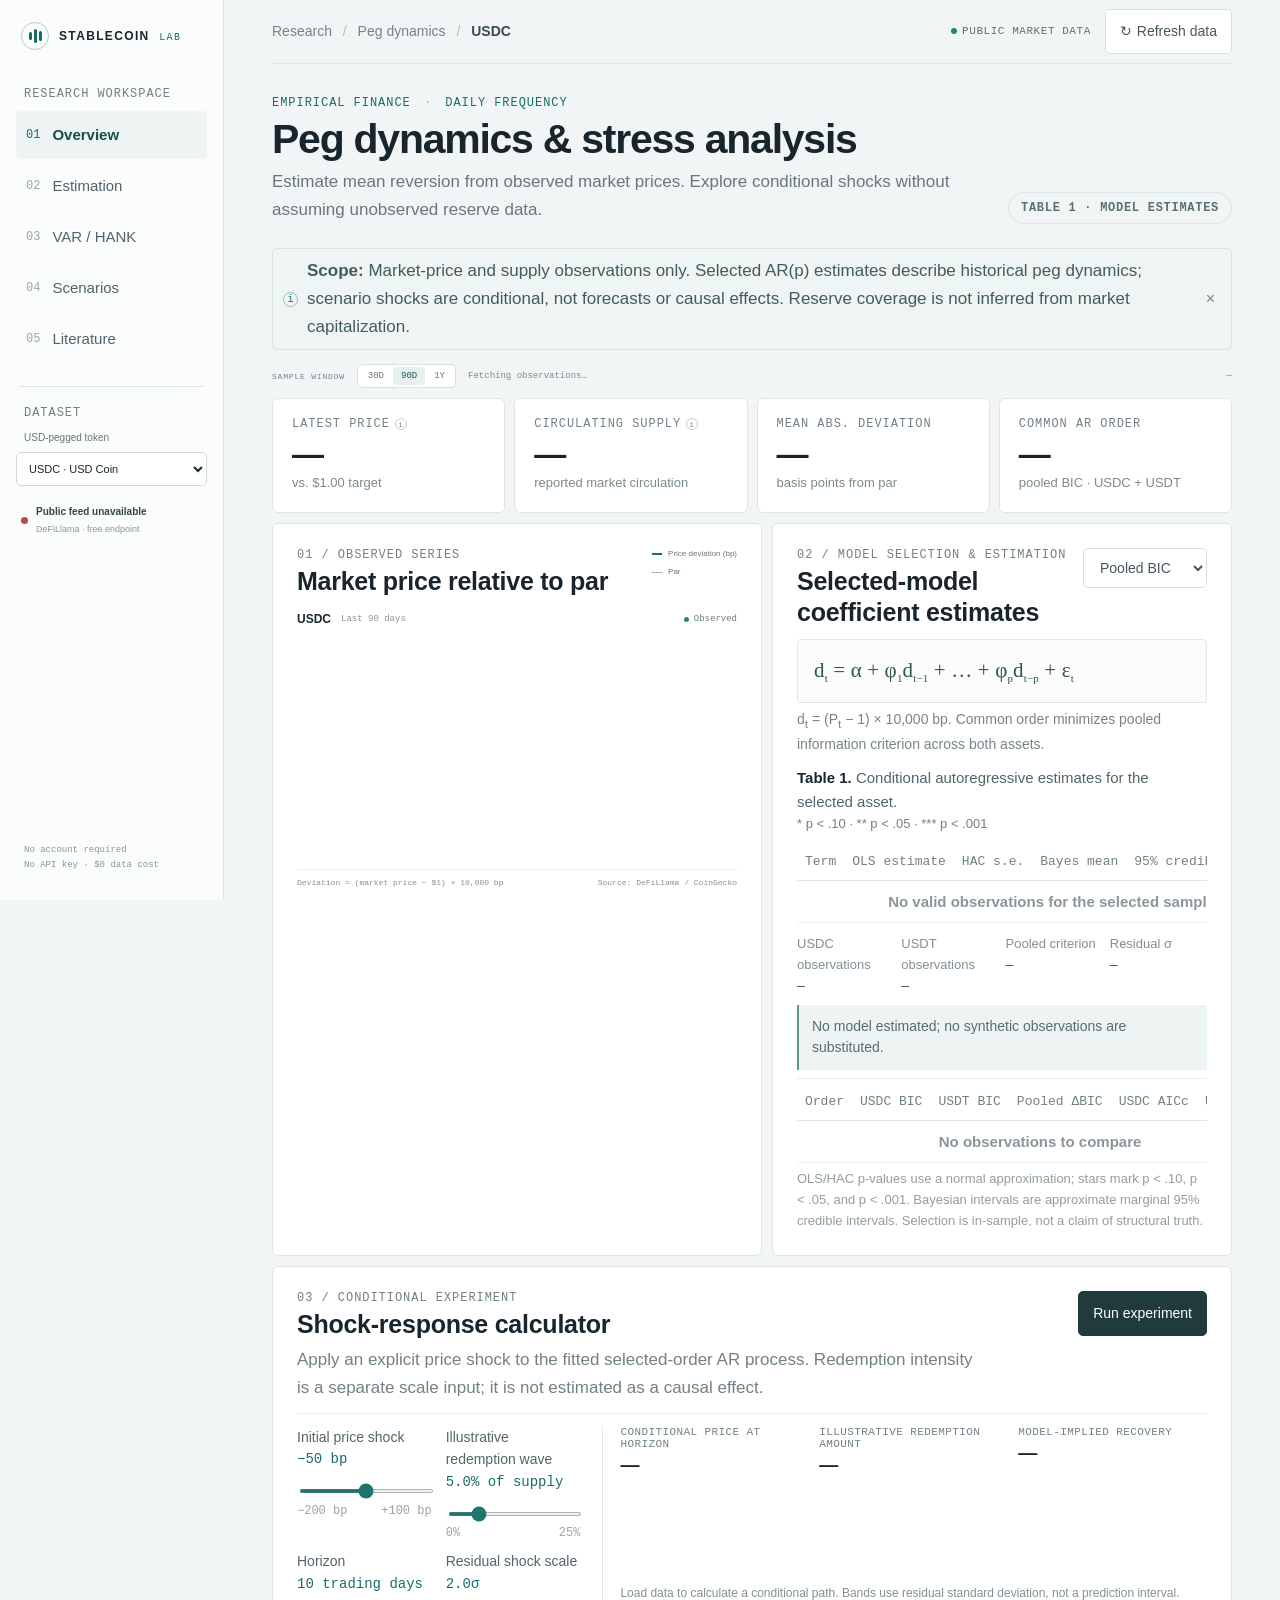
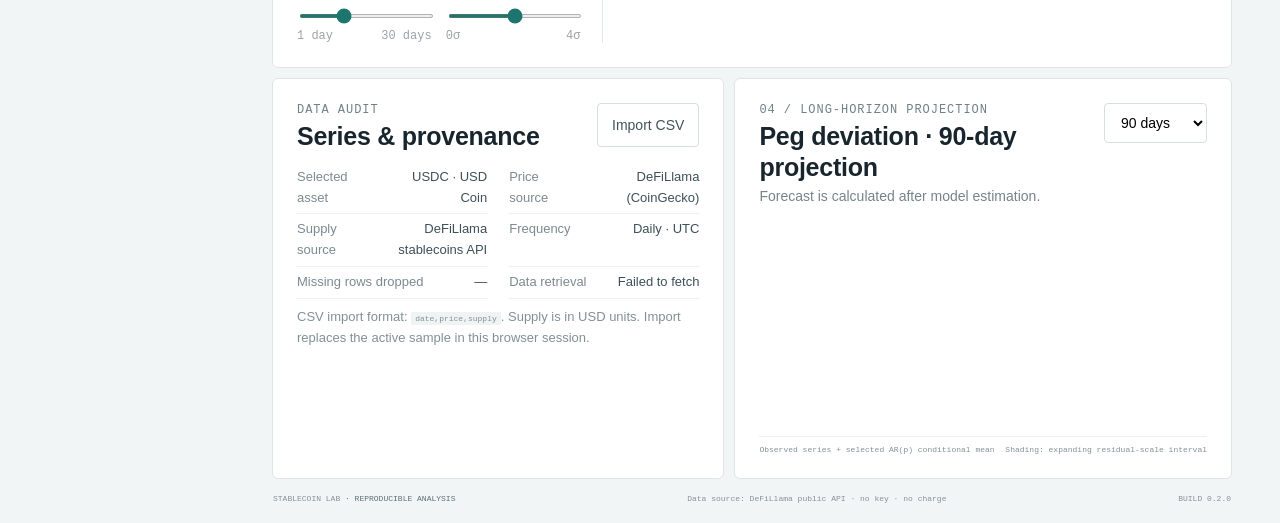
==== commit aa71b97c: "Add files via upload" ====
--- a/index.html
+++ b/index.html
@@ -1,11 +1,11 @@
 <!doctype html>
 <html lang="en">
 <head>
-  <meta charset="utf-8"><meta name="viewport" content="width=device-width,initial-scale=1">
+  <meta charset="utf-8"><meta name="viewport" content="width=device-width,initial-scale=1"><meta http-equiv="Content-Security-Policy" content="default-src 'self'; base-uri 'self'; object-src 'none'; form-action 'self'; script-src 'self'; style-src 'self'; img-src 'self' data:; font-src 'self'; connect-src 'self' https://stablecoins.llama.fi https://coins.llama.fi; upgrade-insecure-requests">
   <meta name="theme-color" content="#f7f8fa"><meta name="description" content="Empirical stablecoin peg diagnostics and scenario analysis.">
   <title>Stablecoin Lab — Empirical Research</title>
-  <link rel="preconnect" href="https://fonts.googleapis.com"><link rel="preconnect" href="https://fonts.gstatic.com" crossorigin>
-  <link href="https://fonts.googleapis.com/css2?family=DM+Mono:wght@400;500&family=DM+Sans:wght@400;500;600;700&family=Manrope:wght@400;500;600;700;800&display=swap" rel="stylesheet">
+  
+  
   <link rel="stylesheet" href="styles.css">
 </head>
 <body>
@@ -22,7 +22,7 @@
   </aside>
   <main class="workspace" id="overview">
     <header class="topbar"><div class="crumb">Research <span>/</span> Peg dynamics <span>/</span> <b id="assetCrumb">USDC</b></div><div class="topbar-right"><span class="dataset-badge"><i></i> PUBLIC MARKET DATA</span><button class="top-button" id="refreshBtn">↻ <span>Refresh data</span></button></div></header>
-    <section class="page-head"><div><div class="kicker">EMPIRICAL FINANCE <span>·</span> DAILY FREQUENCY</div><h1>Peg dynamics &amp; stress analysis</h1><p class="intro">Estimate mean reversion from observed market prices. Explore conditional shocks without assuming unobserved reserve data.</p></div><div class="page-actions"><button class="dark-button" id="paperTableBtn">Download paper table</button></div></section>
+    <section class="page-head"><div><div class="kicker">EMPIRICAL FINANCE <span>·</span> DAILY FREQUENCY</div><h1>Peg dynamics &amp; stress analysis</h1><p class="intro">Estimate mean reversion from observed market prices. Explore conditional shocks without assuming unobserved reserve data.</p></div><div class="page-actions"><span class="table-mark">TABLE 1 · MODEL ESTIMATES</span></div></section>
     <div class="notice"><span class="notice-icon">i</span><span><b>Scope:</b> Market-price and supply observations only. Selected AR(p) estimates describe historical peg dynamics; scenario shocks are conditional, not forecasts or causal effects. Reserve coverage is not inferred from market capitalization.</span><button id="noticeClose" aria-label="Dismiss scope note">×</button></div>
     <div class="controls-row"><div class="control-label">SAMPLE WINDOW</div><div class="segmented" role="group" aria-label="Sample window"><button data-days="30">30D</button><button class="chosen" data-days="90">90D</button><button data-days="365">1Y</button></div><span class="sample-meta" id="sampleMeta">Fetching observations…</span><span class="asof" id="asOf">—</span></div>
     <section class="metrics" aria-label="Descriptive statistics">
@@ -33,7 +33,7 @@
     </section>
     <div class="analysis-grid">
       <section class="card chart-card"><div class="card-head"><div><div class="section-label">01 / OBSERVED SERIES</div><h2>Market price relative to par</h2></div><div class="chart-legend"><span><i class="legend-price"></i>Price deviation (bp)</span><span><i class="legend-par"></i>Par</span></div></div><div class="chart-statline"><strong id="chartAsset">USDC</strong><span id="chartRange">Last 90 days</span><span class="feed-label"><i></i> Observed</span></div><div class="chart-box"><svg id="priceChart" viewBox="0 0 900 300" role="img" aria-label="Observed stablecoin price deviations"></svg></div><div class="chart-foot"><span>Deviation = (market price − $1) × 10,000 bp</span><span>Source: DeFiLlama / CoinGecko</span></div></section>
-      <section class="card model-card" id="specification"><div class="card-head"><div><div class="section-label">02 / MODEL SELECTION &amp; ESTIMATION</div><h2>Common autoregressive dynamics</h2></div><div class="model-actions"><select id="orderMethod" aria-label="Model order selection"><option value="bic">Pooled BIC</option><option value="aicc">Pooled AICc</option><option value="fixed4">Fixed AR(4)</option></select></div></div><div class="equation">d<sub>t</sub> = α + φ<sub>1</sub>d<sub>t−1</sub> + … + φ<sub>p</sub>d<sub>t−p</sub> + ε<sub>t</sub></div><p class="model-note">d<sub>t</sub> = (P<sub>t</sub> − 1) × 10,000 bp. Common order minimizes pooled information criterion across both assets.</p><div class="table-wrap"><table><thead><tr><th>Term</th><th>OLS</th><th>HAC s.e.</th><th>Bayes mean</th><th>95% credible interval</th></tr></thead><tbody id="coefRows"><tr><td colspan="5" class="empty-cell">Waiting for USDC + USDT observations</td></tr></tbody></table></div><div class="fit-grid"><div><span>USDC observations</span><b id="nObs">—</b></div><div><span>USDT observations</span><b id="nObsOther">—</b></div><div><span>Pooled criterion</span><b id="criterionValue">—</b></div><div><span>Residual σ</span><b id="residSigma">—</b></div></div><div class="diagnostic" id="diagnostic">Model diagnostics will appear when both samples are loaded.</div><div class="order-wrap"><table><thead><tr><th>Order</th><th>USDC BIC</th><th>USDT BIC</th><th>Pooled ΔBIC</th><th>USDC AICc</th><th>USDT AICc</th></tr></thead><tbody id="orderRows"><tr><td colspan="6" class="empty-cell">Awaiting data</td></tr></tbody></table></div><div class="footnote">OLS/HAC p-values use a normal approximation. Bayesian estimates use a Normal–Inverse-Gamma prior with weakly informative lag shrinkage; intervals are approximate marginal 95% credible intervals. Selection is in-sample, not a claim of structural truth.</div></section>
+      <section class="card model-card" id="specification"><div class="card-head"><div><div class="section-label">02 / MODEL SELECTION &amp; ESTIMATION</div><h2>Selected-model coefficient estimates</h2></div><div class="model-actions"><select id="orderMethod" aria-label="Model order selection"><option value="bic">Pooled BIC</option><option value="aicc">Pooled AICc</option><option value="fixed4">Fixed AR(4)</option></select></div></div><div class="equation">d<sub>t</sub> = α + φ<sub>1</sub>d<sub>t−1</sub> + … + φ<sub>p</sub>d<sub>t−p</sub> + ε<sub>t</sub></div><p class="model-note">d<sub>t</sub> = (P<sub>t</sub> − 1) × 10,000 bp. Common order minimizes pooled information criterion across both assets.</p><div class="paper-table-caption"><strong>Table 1.</strong> Conditional autoregressive estimates for the selected asset. <span>* p &lt; .10 · ** p &lt; .05 · *** p &lt; .001</span></div><div class="table-wrap"><table><thead><tr><th>Term</th><th>OLS estimate</th><th>HAC s.e.</th><th>Bayes mean</th><th>95% credible interval</th></tr></thead><tbody id="coefRows"><tr><td colspan="5" class="empty-cell">Waiting for USDC + USDT observations</td></tr></tbody></table></div><div class="fit-grid"><div><span>USDC observations</span><b id="nObs">—</b></div><div><span>USDT observations</span><b id="nObsOther">—</b></div><div><span>Pooled criterion</span><b id="criterionValue">—</b></div><div><span>Residual σ</span><b id="residSigma">—</b></div></div><div class="diagnostic" id="diagnostic">Model diagnostics will appear when both samples are loaded.</div><div class="order-wrap"><table><thead><tr><th>Order</th><th>USDC BIC</th><th>USDT BIC</th><th>Pooled ΔBIC</th><th>USDC AICc</th><th>USDT AICc</th></tr></thead><tbody id="orderRows"><tr><td colspan="6" class="empty-cell">Awaiting data</td></tr></tbody></table></div><div class="footnote">OLS/HAC p-values use a normal approximation; stars mark p &lt; .10, p &lt; .05, and p &lt; .001. Bayesian intervals are approximate marginal 95% credible intervals. Selection is in-sample, not a claim of structural truth.</div></section>
     </div>
     <section class="card stress-card" id="stress"><div class="stress-title"><div><div class="section-label">03 / CONDITIONAL EXPERIMENT</div><h2>Shock-response calculator</h2><p>Apply an explicit price shock to the fitted selected-order AR process. Redemption intensity is a separate scale input; it is not estimated as a causal effect.</p></div><button class="dark-button" id="runStress">Run experiment</button></div>
       <div class="stress-layout"><div class="stress-inputs">
@@ -54,3 +54,5 @@
 
 
 
+
+
--- a/styles.css
+++ b/styles.css
@@ -4,3 +4,20 @@
 /* Research-console pass: more legible type, open canvas, restrained references. */
 body{font-size:14px;background:#f2f5f5}.rail{background:#fbfcfc}.workspace{max-width:none;padding-left:42px;padding-right:42px}.page-head{padding-top:28px;padding-bottom:20px}h1{font-size:30px}.intro{font-size:13px;max-width:820px}h2{font-size:17px}.section-label,.metric-label{font-size:9px}.metric{padding:15px 16px;min-height:92px}.metric strong{font-size:24px}.metric-sub{font-size:10px}.card{padding:18px 19px}.chart-box{height:240px}.equation{font:16px/1.6 'Cambria Math','STIX Two Math','Times New Roman',serif;letter-spacing:.15px;padding:11px 13px;background:#fbfcfb}.equation sub{font-size:11px}.model-note,.intro,.notice{line-height:1.6}.model-note{font-size:10px}.model-actions{display:flex;align-items:center;gap:7px}.model-actions select{background:white;border:1px solid #d6dfe0;border-radius:5px;color:#47565e;padding:5px 8px;font-size:10px}.table-wrap table,.order-wrap table{font-size:10px}.table-wrap th,.order-wrap th{font-size:9px}.table-wrap td,.order-wrap td{padding:8px 6px}.order-wrap{margin-top:8px;max-height:170px;overflow:auto;border-top:1px solid #e8eded;padding-top:4px}.order-wrap .selected-order{background:#edf4f3;font-weight:600}.order-wrap .selected-order td:first-child{color:#176d68}.fit-grid{padding:11px 0}.fit-grid b{font-size:11px}.diagnostic{font-size:10px;padding:8px 10px}.footnote{font-size:9px;line-height:1.5}.research-note{font-size:11px;line-height:1.65;color:#52656c;margin:12px 0 6px}.apa-references{font-size:10px;line-height:1.65;color:#53636b;padding-left:21px;columns:2;column-gap:34px}.apa-references li{padding:2px 0 6px;break-inside:avoid}.apa-references a{color:#316e69;text-decoration:underline;text-decoration-color:#b5ceca;text-underline-offset:2px}.apa-references a:hover{color:#174e4a}.literature-foot{margin-top:12px;color:#738187;font:9px var(--mono)}.paper-grid{display:none}.stress-title p{font-size:10px}.input-row label{font-size:10px}.scenario-caption{font-size:9px}.data-table span,.data-table b,.csv-help,.limits-card ul,.limits-warning{font-size:9px}.card-head{margin-bottom:2px}@media(max-width:1100px){.workspace{padding-left:22px;padding-right:22px}.apa-references{columns:1}}@media(max-width:700px){body{font-size:13px}.workspace{padding:0 12px 18px}.page-head{padding:18px 0 12px}h1{font-size:23px}.intro{font-size:11px}.card{padding:13px}.chart-box{height:190px}.apa-references{font-size:9px}.model-actions{flex-wrap:wrap;justify-content:flex-end}.metrics{grid-template-columns:repeat(2,minmax(0,1fr))}}
 .model-page-grid{grid-template-columns:minmax(380px,.9fr) minmax(0,1.4fr)}.field-grid,.hank-grid{display:grid;grid-template-columns:repeat(2,minmax(0,1fr));gap:10px;margin:14px 0}.field-grid label,.hank-grid label{display:flex;flex-direction:column;gap:5px;font-size:10px;color:#5e6c71}.field-grid input,.field-grid select,.hank-grid input{width:100%;border:1px solid #d8e0e1;border-radius:4px;background:white;padding:7px;color:#31434b;font:10px var(--mono)}.file-select{display:inline-flex;margin:8px 8px 6px 0}.irf-box{height:300px}.hank-card{margin-top:12px}.hank-grid{grid-template-columns:repeat(4,minmax(0,1fr));align-items:end}.hank-results{display:grid;grid-template-columns:repeat(4,1fr);gap:10px;background:#f5f8f8;padding:12px}.hank-results div{display:flex;flex-direction:column;gap:4px}.hank-results span{font:8px var(--mono);color:#78878c}.hank-results b{font:600 13px var(--display)}.long-forecast{min-width:0}.forecast-box{height:220px}.forecast-box svg{width:100%;height:100%}.long-forecast select{border:1px solid #d6dfe0;background:#fff;border-radius:4px;padding:5px 8px;font-size:10px}.forecast-band{fill:#dcebe8;opacity:.78}.forecast-line{fill:none;stroke:#527c9b;stroke-width:1.8}.shock-line{stroke:#96a6a9;stroke-dasharray:4 4}.variable-map td{white-space:normal;vertical-align:top;min-width:130px}.literature-list{margin-top:12px}.literature-list h2{margin-bottom:4px}.apa-references{font-size:11px;line-height:1.7;columns:1}.apa-references li{padding:3px 0 8px}.page-actions button{font-size:11px;padding:10px 14px}.notice,.intro{font-size:13px}.metric strong{font-size:26px}.chart-axis{font-size:10px}.workspace{padding-left:48px;padding-right:48px}@media(max-width:1100px){.model-page-grid{grid-template-columns:1fr}.hank-grid{grid-template-columns:repeat(2,1fr)}}@media(max-width:700px){.workspace{padding-left:12px;padding-right:12px}.hank-results{grid-template-columns:repeat(2,1fr)}.field-grid{grid-template-columns:1fr}}
+
+/* Accessible, refined larger-type layout. */
+:root{--mono:ui-monospace,SFMono-Regular,Consolas,monospace;--sans:Inter,"Segoe UI",Arial,sans-serif;--display:Inter,"Segoe UI",Arial,sans-serif}
+body{font-size:18px;line-height:1.6}
+.rail-caption,.section-label,.kicker,.metric-label{font-size:12px;letter-spacing:.08em}
+.nav-link{font-size:15px;padding:12px 10px}.nav-link span{font-size:12px}
+.topbar{height:64px}.crumb{font-size:14px}.dataset-badge{font-size:11px}
+.page-head{padding-top:32px;padding-bottom:24px}h1{font-size:clamp(36px,3.2vw,48px);line-height:1.12;letter-spacing:-.03em}h2{font-size:25px;line-height:1.25}.intro,.notice,.stress-title p,.research-note{font-size:17px;line-height:1.65}
+.metric{padding:18px 19px;min-height:108px}.metric-label{font-size:12px}.metric strong{font-size:32px}.metric-sub{font-size:13px}
+.card{padding:24px}.equation{font-size:21px;padding:14px 16px}.model-note{font-size:14px;line-height:1.65}
+.table-wrap table,.order-wrap table{font-size:14px}.table-wrap th,.order-wrap th{font-size:13px;padding:11px 8px}.table-wrap td,.order-wrap td{font-size:15px;padding:12px 9px}
+.fit-grid span,.fit-grid b{font-size:13px}.diagnostic{font-size:14px;line-height:1.55;padding:11px 13px}.footnote{font-size:13px;line-height:1.6}
+.input-row label{font-size:14px}.input-row output{font-size:14px}.range-ends,.scenario-caption{font-size:12px}.scenario-kpis span{font-size:11px}.scenario-kpis b{font-size:19px}
+.data-table span,.data-table b,.csv-help,.limits-card ul,.limits-warning{font-size:13px;line-height:1.6}.upload-button,.outline-button,.dark-button,.small-action,.top-button{font-size:14px;padding:10px 14px}
+.paper-table-caption{font-size:15px;line-height:1.6;color:#53636b;margin:10px 0 8px}.paper-table-caption strong{color:#18252d}.paper-table-caption span{display:block;color:#718087;font-size:13px}.table-mark{font:600 12px var(--mono);letter-spacing:.06em;color:#58716f;border:1px solid #dce6e4;border-radius:999px;padding:8px 12px;white-space:nowrap}
+.field-grid label,.hank-grid label{font-size:14px;gap:7px}.field-grid input,.field-grid select,.hank-grid input,.long-forecast select,.model-actions select{font-size:14px;padding:10px 12px}.hank-results span{font-size:12px}.hank-results b{font-size:18px}.model-diagnostic{margin-top:12px}
+@media(max-width:700px){body{font-size:16px}.topbar{height:54px}.workspace{padding:0 16px 24px}.page-head{padding:22px 0 16px}h1{font-size:clamp(30px,8vw,38px)}h2{font-size:22px}.intro,.notice,.stress-title p,.research-note{font-size:15px}.card{padding:18px}.metric{padding:13px;min-height:92px}.metric strong{font-size:25px}.metric-label{font-size:11px}.table-wrap table,.order-wrap table{font-size:13px}.table-wrap th,.order-wrap th{font-size:12px}.table-wrap td,.order-wrap td{font-size:13px;padding:10px 7px}.footnote,.model-note{font-size:12px}.table-mark{font-size:10px;padding:7px 9px}.paper-table-caption{font-size:13px}.paper-table-caption span{font-size:12px}.field-grid label,.hank-grid label{font-size:13px}.hank-results span{font-size:11px}.hank-results b{font-size:16px}}
